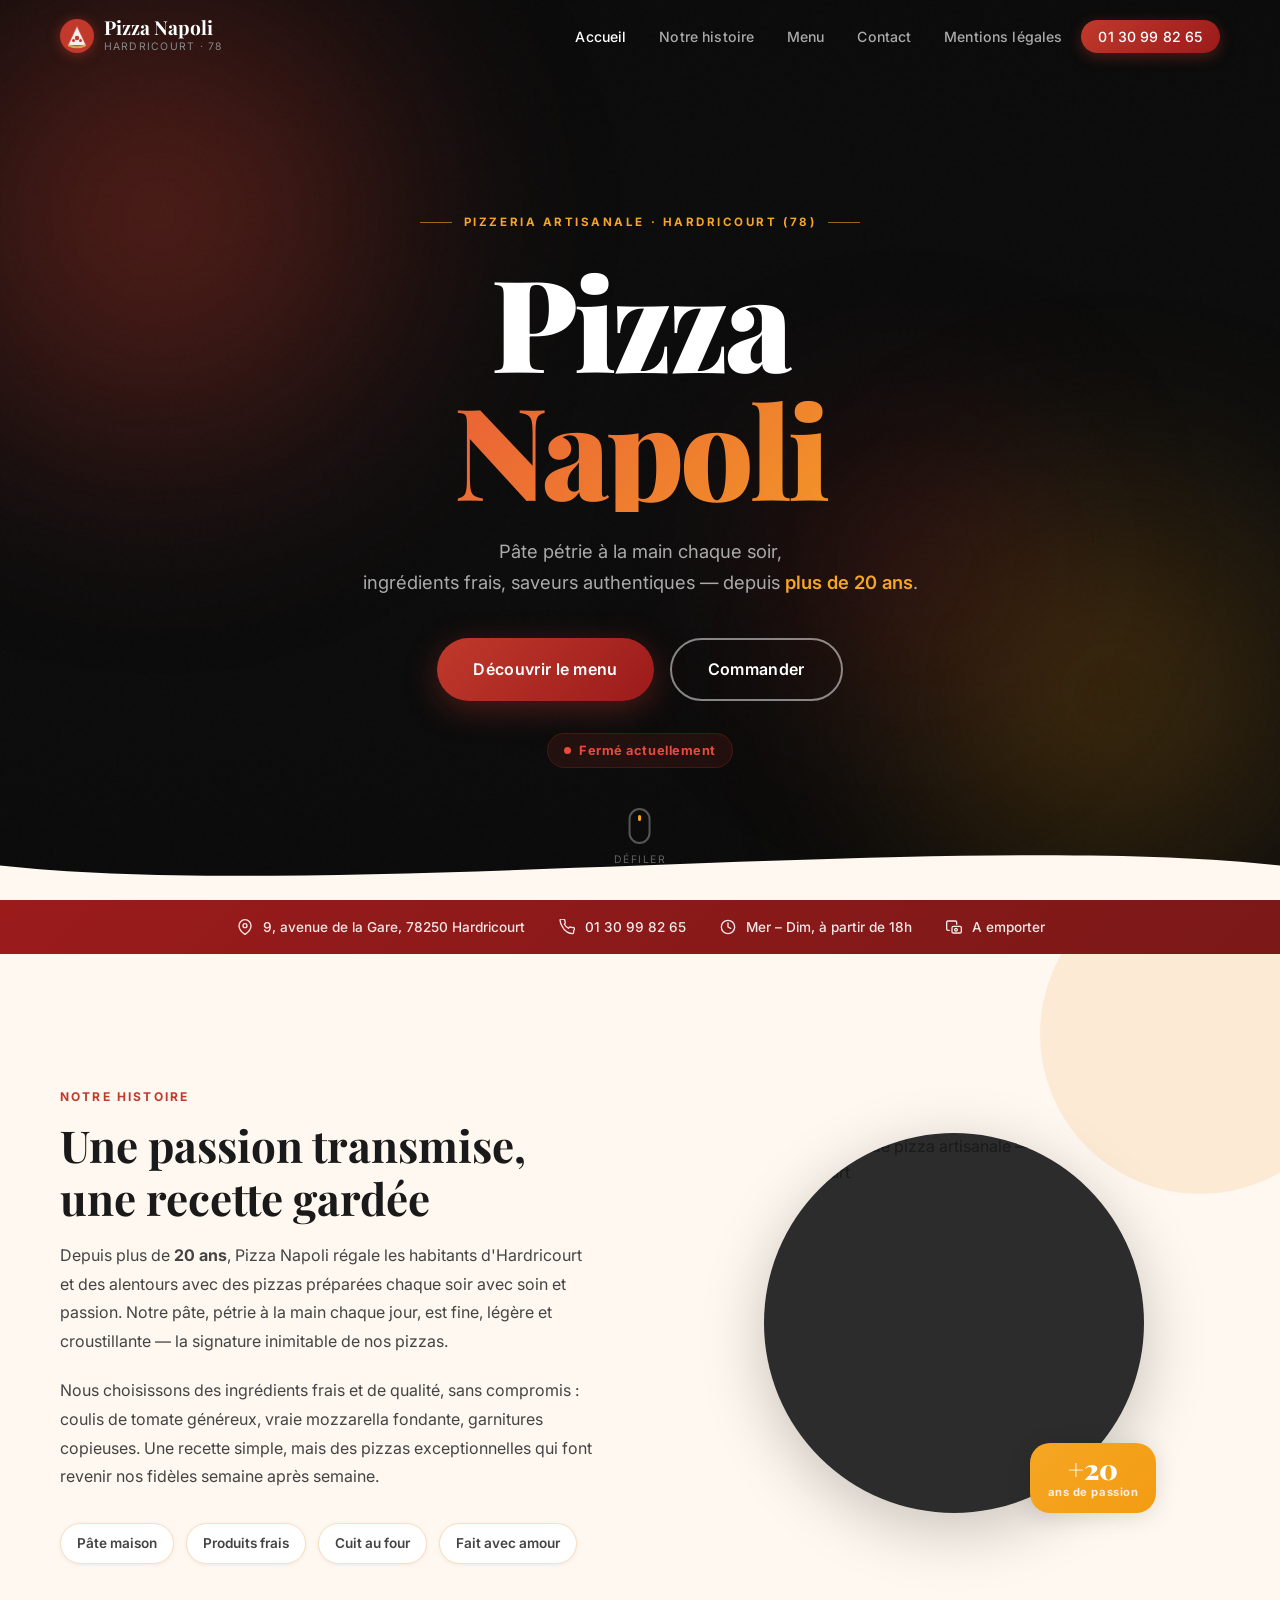
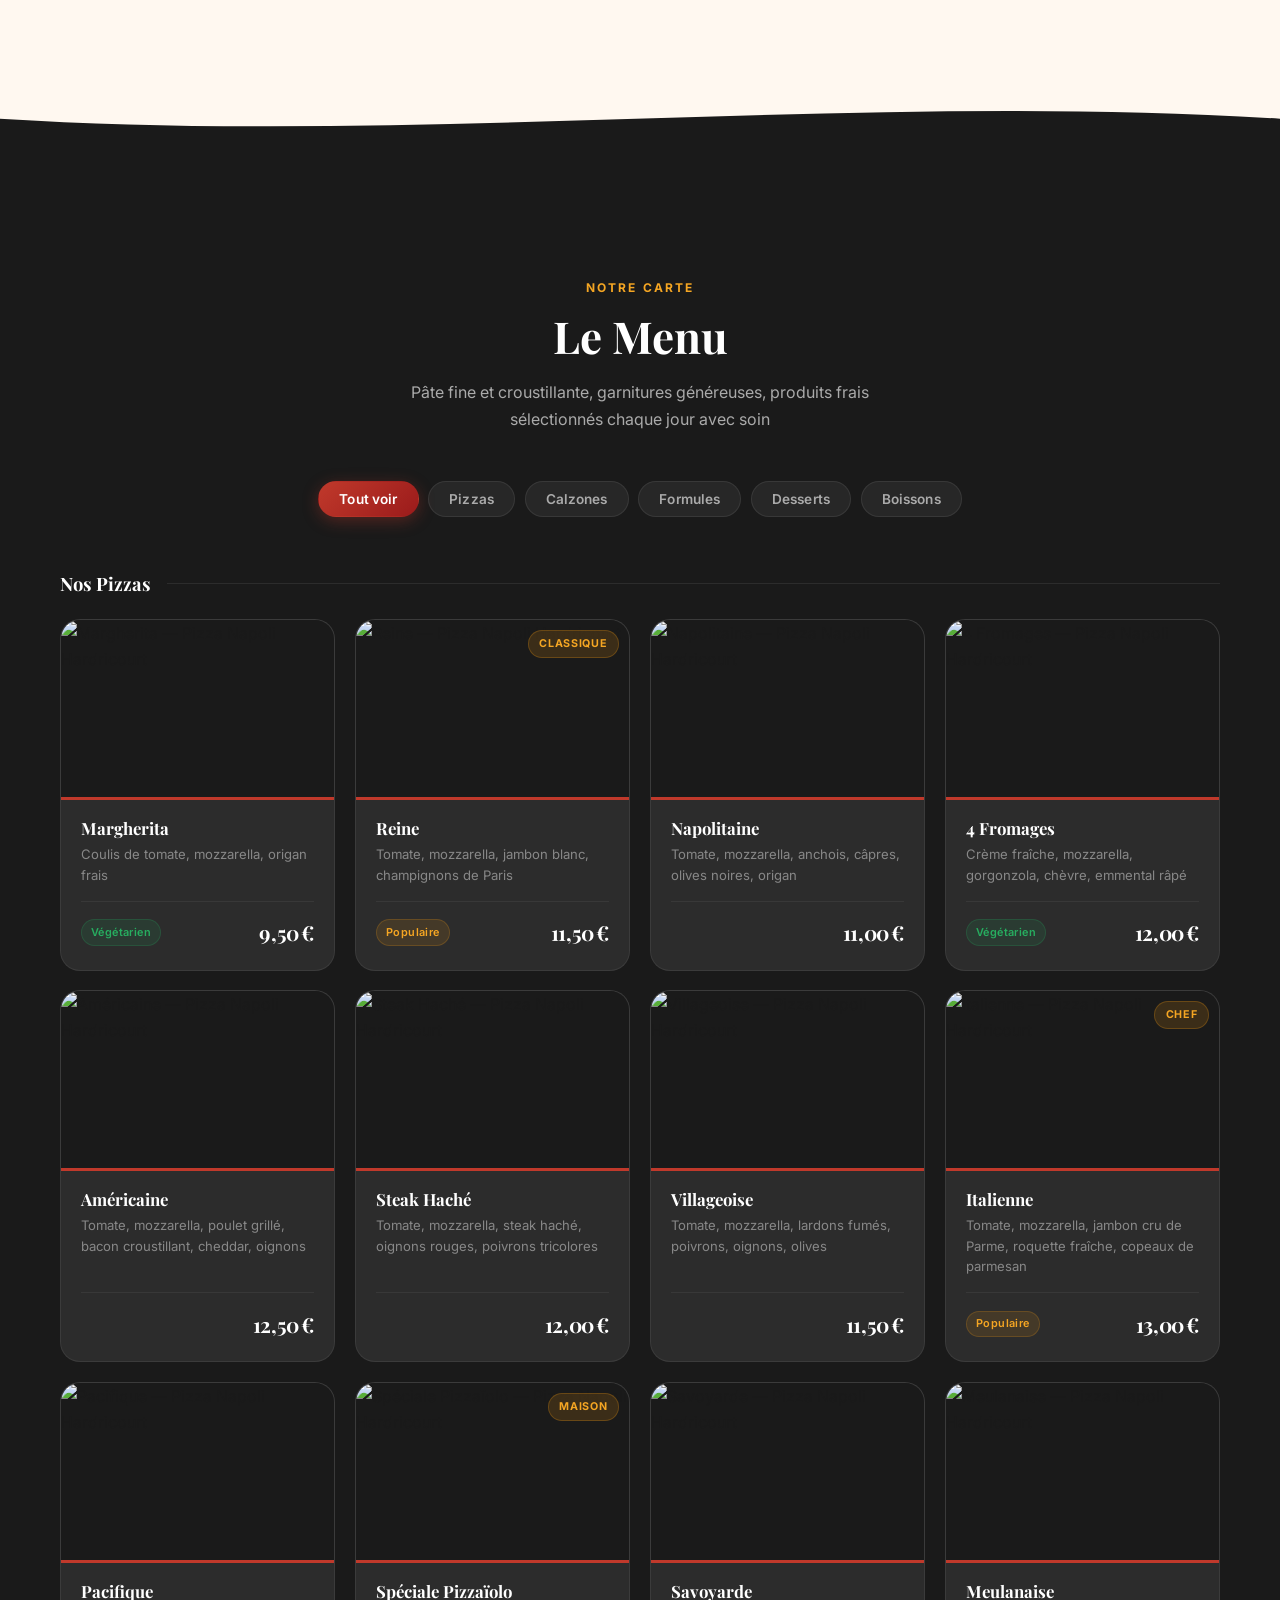
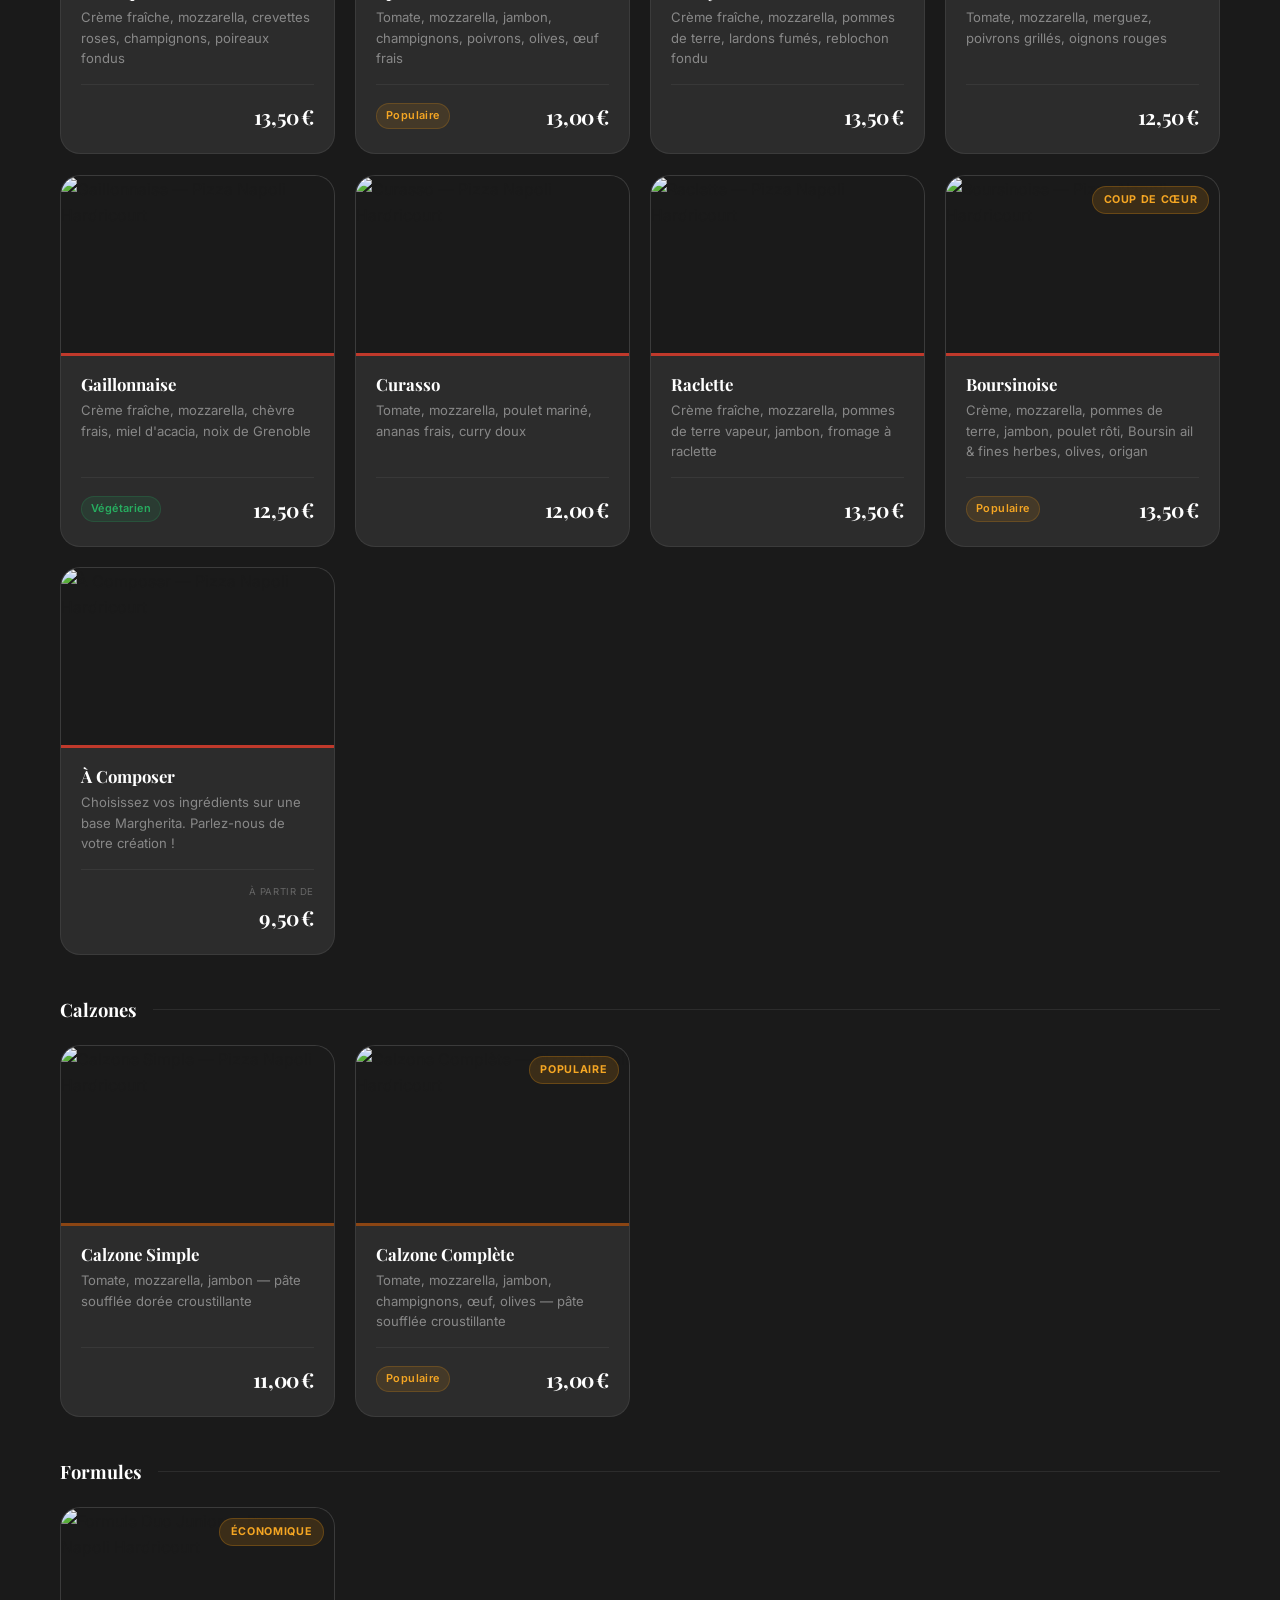
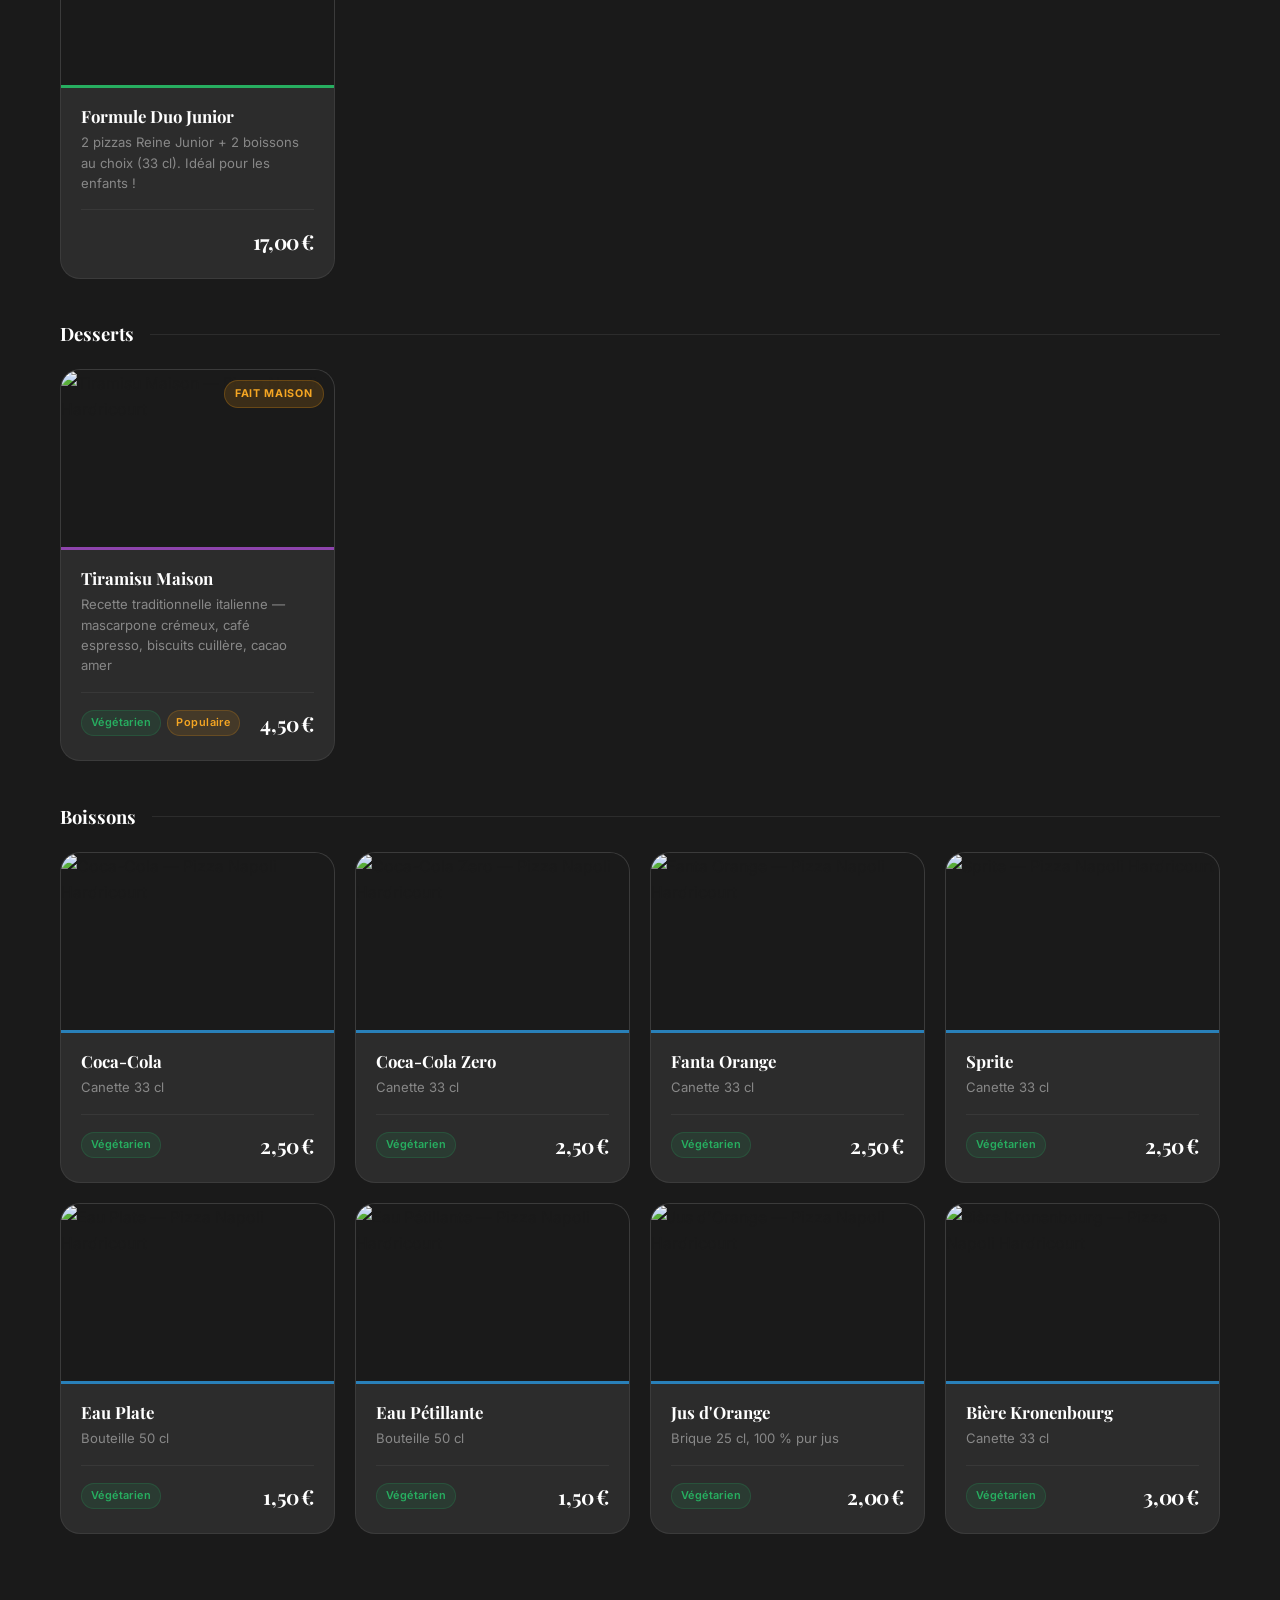
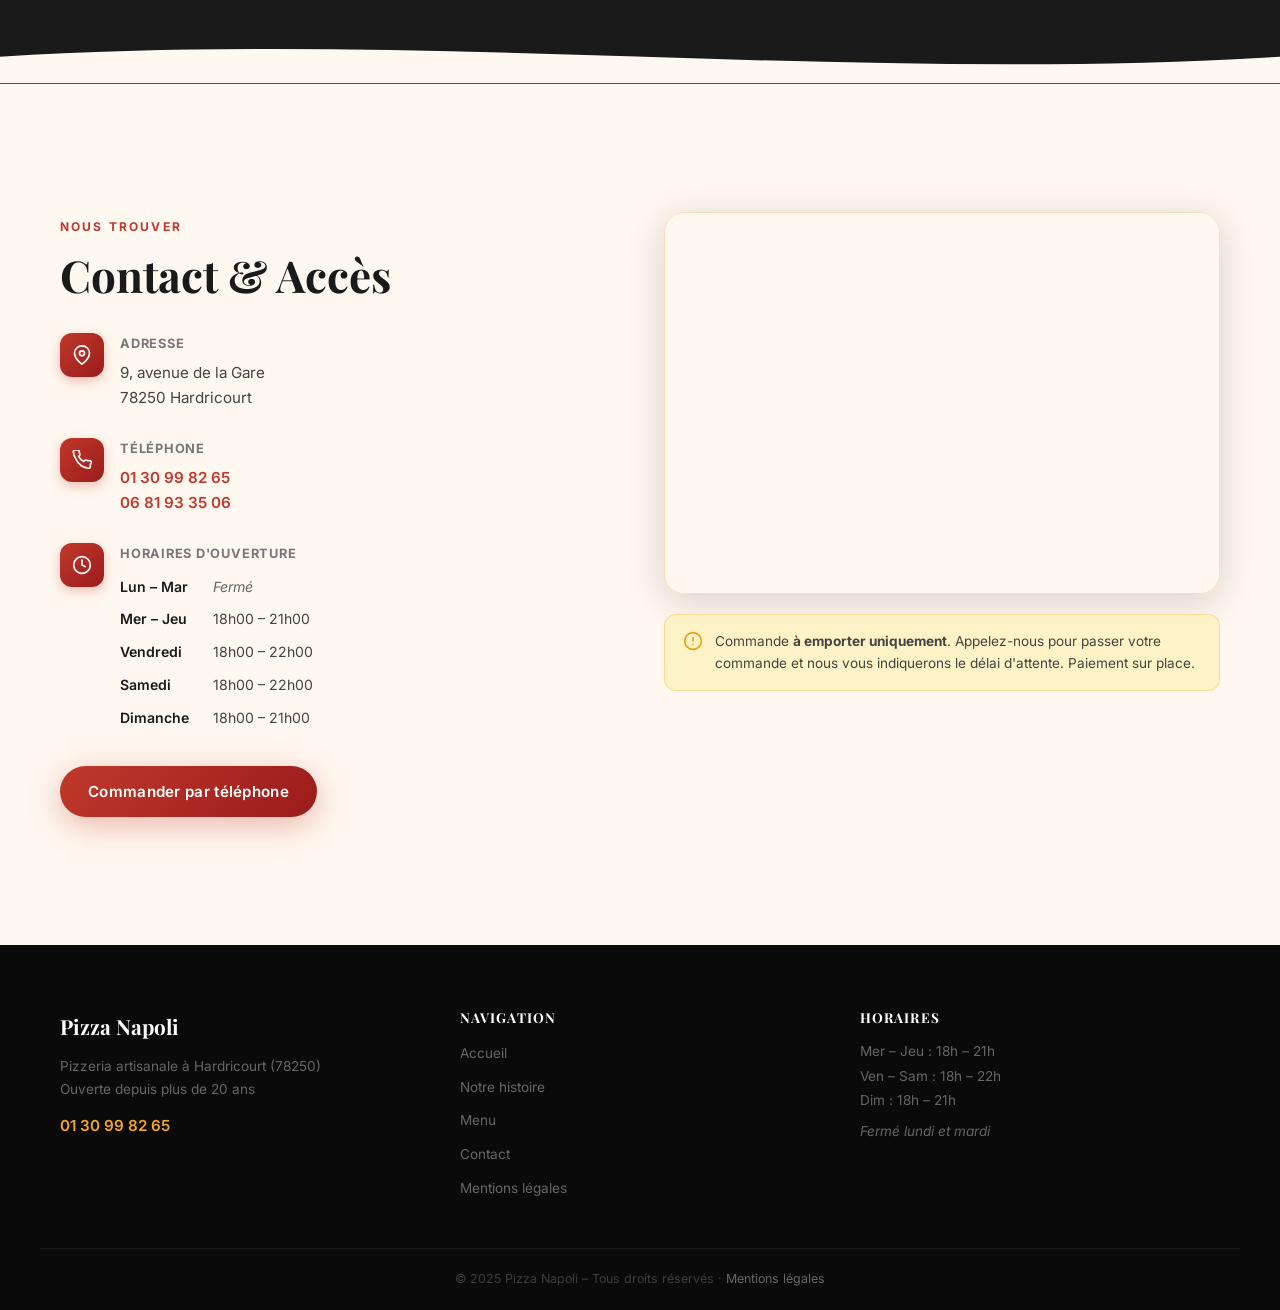
==== index.html @ ab30378a "Initial commit — Pizza Napoli website + admin panel - Complete pizzeria site (index.html, mentions-l" ====
<!DOCTYPE html>
<html lang="fr">
<head>
  <meta charset="UTF-8">
  <meta name="viewport" content="width=device-width, initial-scale=1.0">

  <!-- SEO Primary -->
  <title>Pizza Napoli | Pizzeria Artisanale à Hardricourt (78250) – Pâte Maison</title>
  <meta name="description" content="Pizza Napoli, votre pizzeria artisanale depuis plus de 20 ans à Hardricourt (78250). Pâte maison fine et croustillante, ingrédients frais. 17 pizzas, calzones, tiramisu maison. Tél : 01 30 99 82 65.">
  <meta name="keywords" content="pizza, pizzeria, Hardricourt, 78250, Yvelines, artisanale, à emporter, pâte maison, pizza napoli">
  <meta name="author" content="Pizza Napoli">
  <meta name="robots" content="index, follow">
  <link rel="canonical" href="https://www.pizzanapoli78.fr/">

  <!-- Open Graph -->
  <meta property="og:type" content="restaurant">
  <meta property="og:title" content="Pizza Napoli | Pizzeria Artisanale à Hardricourt">
  <meta property="og:description" content="Pizzeria artisanale à Hardricourt (78). Pâte maison fine et croustillante, 17 pizzas, calzones, tiramisu maison. Ouvert mer–dim à partir de 18h. Tél : 01 30 99 82 65.">
  <meta property="og:url" content="https://www.pizzanapoli78.fr/">
  <meta property="og:site_name" content="Pizza Napoli Hardricourt">
  <meta property="og:locale" content="fr_FR">

  <!-- Twitter Card -->
  <meta name="twitter:card" content="summary_large_image">
  <meta name="twitter:title" content="Pizza Napoli | Pizzeria Artisanale à Hardricourt">
  <meta name="twitter:description" content="Pâte maison fine et croustillante, ingrédients frais. Depuis plus de 20 ans dans les Yvelines.">

  <!-- Schema.org Structured Data -->
  <script type="application/ld+json">
  {
    "@context": "https://schema.org",
    "@type": "Restaurant",
    "name": "Pizza Napoli",
    "description": "Pizzeria artisanale depuis plus de 20 ans à Hardricourt. Pâte maison fine et croustillante, ingrédients frais du marché.",
    "address": {
      "@type": "PostalAddress",
      "streetAddress": "9, avenue de la Gare",
      "addressLocality": "Hardricourt",
      "postalCode": "78250",
      "addressRegion": "Yvelines",
      "addressCountry": "FR"
    },
    "telephone": "+33130998265",
    "servesCuisine": ["Pizza", "Italian"],
    "priceRange": "€€",
    "currenciesAccepted": "EUR",
    "paymentAccepted": "Cash, Credit Card",
    "openingHoursSpecification": [
      { "@type": "OpeningHoursSpecification", "dayOfWeek": ["Wednesday","Thursday"], "opens": "18:00", "closes": "21:00" },
      { "@type": "OpeningHoursSpecification", "dayOfWeek": ["Friday","Saturday"],   "opens": "18:00", "closes": "22:00" },
      { "@type": "OpeningHoursSpecification", "dayOfWeek": ["Sunday"],              "opens": "18:00", "closes": "21:00" }
    ],
    "url": "https://www.pizzanapoli78.fr/"
  }
  </script>

  <!-- Fonts -->
  <link rel="preconnect" href="https://fonts.googleapis.com">
  <link rel="preconnect" href="https://fonts.gstatic.com" crossorigin>
  <link href="https://fonts.googleapis.com/css2?family=Inter:wght@400;500;600;700&family=Playfair+Display:ital,wght@0,700;0,900;1,700&display=swap" rel="stylesheet">

  <!-- Styles -->
  <link rel="stylesheet" href="css/style.css">

  <!-- Favicon SVG -->
  <link rel="icon" href="data:image/svg+xml,<svg xmlns='http://www.w3.org/2000/svg' viewBox='0 0 100 100'><rect width='100' height='100' rx='18' fill='%23C0392B'/><text y='.85em' x='.1em' font-size='80' font-family='serif' fill='white'>P</text></svg>">
</head>

<body>

  <!-- ======================================================
       HEADER / NAVIGATION
       ====================================================== -->
  <header class="header" id="header">
    <nav class="nav container" aria-label="Navigation principale">

      <a href="#accueil" class="nav__logo" aria-label="Pizza Napoli – Accueil">
        <!-- SVG Logo Mark -->
        <svg class="nav__logo-icon" width="34" height="34" viewBox="0 0 34 34" fill="none" aria-hidden="true" xmlns="http://www.w3.org/2000/svg">
          <circle cx="17" cy="17" r="17" fill="#C0392B"/>
          <path d="M17 6L7 27h20L17 6z" fill="#FFF0E0" opacity="0.15"/>
          <path d="M17 8L8.5 26h17L17 8z" fill="white" opacity="0.9"/>
          <circle cx="17" cy="19" r="2.2" fill="#C0392B"/>
          <circle cx="13.5" cy="21.5" r="1.5" fill="#C0392B"/>
          <circle cx="20.5" cy="21.5" r="1.5" fill="#C0392B"/>
          <path d="M9 26.5 Q17 30 25 26.5" stroke="#D4A55A" stroke-width="2" fill="none" stroke-linecap="round"/>
        </svg>
        <div>
          <span class="nav__logo-name">Pizza Napoli</span>
          <span class="nav__logo-sub">Hardricourt · 78</span>
        </div>
      </a>

      <!-- Desktop links -->
      <ul class="nav__links" id="navLinks" role="list">
        <li><a href="#accueil" class="nav__link">Accueil</a></li>
        <li><a href="#about"   class="nav__link">Notre histoire</a></li>
        <li><a href="#menu"    class="nav__link">Menu</a></li>
        <li><a href="#contact" class="nav__link">Contact</a></li>
        <li><a href="mentions-legales.html" class="nav__link">Mentions légales</a></li>
        <li>
          <a href="tel:0130998265" class="nav__link nav__link--cta" aria-label="Appeler le 01 30 99 82 65">
            01 30 99 82 65
          </a>
        </li>
      </ul>

      <!-- Hamburger -->
      <button class="nav__toggle" id="navToggle" aria-label="Ouvrir le menu" aria-expanded="false" aria-controls="navMobile">
        <span></span><span></span><span></span>
      </button>
    </nav>

    <!-- Mobile nav overlay -->
    <nav class="nav__mobile" id="navMobile" aria-label="Menu mobile">
      <a href="#accueil" class="nav__link">Accueil</a>
      <a href="#about"   class="nav__link">Notre histoire</a>
      <a href="#menu"    class="nav__link">Menu</a>
      <a href="#contact" class="nav__link">Contact &amp; Horaires</a>
      <a href="mentions-legales.html" class="nav__link">Mentions légales</a>
      <a href="tel:0130998265" class="nav__link nav__link--cta">Commander : 01 30 99 82 65</a>
    </nav>
  </header>

  <!-- ======================================================
       HERO — fond image injecté par JS via app.js
       ====================================================== -->
  <section class="hero" id="accueil" aria-label="Accueil">

    <!-- Warm color overlays (subtils par-dessus la photo) -->
    <div class="hero__bg" aria-hidden="true">
      <div class="hero__glow hero__glow--1"></div>
      <div class="hero__glow hero__glow--2"></div>
      <div class="hero__glow hero__glow--3"></div>
    </div>

    <!-- Content -->
    <div class="hero__content container">
      <p class="hero__eyebrow">Pizzeria artisanale · Hardricourt (78)</p>

      <h1 class="hero__title">
        <span class="hero__title-line1">Pizza</span>
        <span class="hero__title-line2">Napoli</span>
      </h1>

      <p class="hero__subtitle">
        Pâte pétrie à la main chaque soir,<br>
        ingrédients frais, saveurs authentiques — depuis <em>plus de 20 ans</em>.
      </p>

      <div class="hero__cta">
        <a href="#menu" class="btn btn--primary btn--lg">Découvrir le menu</a>
        <a href="tel:0130998265" class="btn btn--outline btn--lg">Commander</a>
      </div>

      <div style="margin-top:2rem; opacity:0; animation: fadeIn 1s ease 1.1s forwards;">
        <span id="openBadge" class="open-badge" aria-live="polite"></span>
      </div>
    </div>

    <!-- Scroll hint -->
    <div class="hero__scroll" aria-hidden="true">
      <div class="hero__scroll-mouse">
        <div class="hero__scroll-wheel"></div>
      </div>
      <span class="hero__scroll-text">Défiler</span>
    </div>

    <!-- Bottom wave -->
    <div class="hero__wave" aria-hidden="true">
      <svg viewBox="0 0 1440 80" preserveAspectRatio="none" xmlns="http://www.w3.org/2000/svg">
        <path d="M0,40 C360,80 1080,0 1440,40 L1440,80 L0,80 Z" fill="#FFF8F0"/>
      </svg>
    </div>
  </section>

  <!-- ======================================================
       QUICK INFO BAR
       ====================================================== -->
  <div class="quickinfo" role="complementary" aria-label="Informations pratiques">
    <div class="container quickinfo__grid">

      <div class="quickinfo__item">
        <span class="quickinfo__icon" aria-hidden="true">
          <svg width="16" height="16" viewBox="0 0 24 24" fill="none" stroke="currentColor" stroke-width="2" stroke-linecap="round" stroke-linejoin="round">
            <path d="M21 10c0 7-9 13-9 13s-9-6-9-13a9 9 0 0 1 18 0z"/><circle cx="12" cy="10" r="3"/>
          </svg>
        </span>
        <span>9, avenue de la Gare, 78250 Hardricourt</span>
      </div>

      <div class="quickinfo__item">
        <span class="quickinfo__icon" aria-hidden="true">
          <svg width="16" height="16" viewBox="0 0 24 24" fill="none" stroke="currentColor" stroke-width="2" stroke-linecap="round" stroke-linejoin="round">
            <path d="M22 16.92v3a2 2 0 0 1-2.18 2 19.79 19.79 0 0 1-8.63-3.07A19.5 19.5 0 0 1 4.69 11a19.79 19.79 0 0 1-3.07-8.67A2 2 0 0 1 3.6 0h3a2 2 0 0 1 2 1.72c.127.96.361 1.903.7 2.81a2 2 0 0 1-.45 2.11L8.09 7.91a16 16 0 0 0 6 6l1.27-1.27a2 2 0 0 1 2.11-.45c.907.339 1.85.573 2.81.7A2 2 0 0 1 22 16.92z"/>
          </svg>
        </span>
        <a href="tel:0130998265" aria-label="Appeler le 01 30 99 82 65">01 30 99 82 65</a>
      </div>

      <div class="quickinfo__item">
        <span class="quickinfo__icon" aria-hidden="true">
          <svg width="16" height="16" viewBox="0 0 24 24" fill="none" stroke="currentColor" stroke-width="2" stroke-linecap="round" stroke-linejoin="round">
            <circle cx="12" cy="12" r="10"/><polyline points="12 6 12 12 16 14"/>
          </svg>
        </span>
        <span>Mer – Dim, à partir de 18h</span>
      </div>

      <div class="quickinfo__item">
        <span class="quickinfo__icon" aria-hidden="true">
          <svg width="16" height="16" viewBox="0 0 24 24" fill="none" stroke="currentColor" stroke-width="2" stroke-linecap="round" stroke-linejoin="round">
            <path d="M5 17H3a2 2 0 0 1-2-2V5a2 2 0 0 1 2-2h11a2 2 0 0 1 2 2v3"/><rect x="9" y="11" width="14" height="10" rx="2"/><path d="M13 16a2 2 0 1 0 4 0 2 2 0 0 0-4 0z"/>
          </svg>
        </span>
        <span>A emporter</span>
      </div>

    </div>
  </div>

  <!-- ======================================================
       ABOUT / NOTRE HISTOIRE
       ====================================================== -->
  <section class="about" id="about" aria-labelledby="about-title">
    <div class="container about__grid">

      <div class="about__content reveal">
        <p class="section-eyebrow">Notre histoire</p>
        <h2 class="section-title" id="about-title">
          Une passion transmise,<br>une recette gardée
        </h2>
        <p class="about__text">
          Depuis plus de <strong>20 ans</strong>, Pizza Napoli régale les habitants d'Hardricourt et des alentours avec des pizzas préparées chaque soir avec soin et passion. Notre pâte, pétrie à la main chaque jour, est fine, légère et croustillante — la signature inimitable de nos pizzas.
        </p>
        <p class="about__text">
          Nous choisissons des ingrédients frais et de qualité, sans compromis : coulis de tomate généreux, vraie mozzarella fondante, garnitures copieuses. Une recette simple, mais des pizzas exceptionnelles qui font revenir nos fidèles semaine après semaine.
        </p>
        <div class="about__pillars stagger-children" role="list">
          <div class="about__pillar" role="listitem">Pâte maison</div>
          <div class="about__pillar" role="listitem">Produits frais</div>
          <div class="about__pillar" role="listitem">Cuit au four</div>
          <div class="about__pillar" role="listitem">Fait avec amour</div>
        </div>
      </div>

      <div class="about__visual reveal reveal--right">
        <div class="about__image-wrapper">
          <!-- Image injectée par app.js → injectAboutImage() -->
          <div class="about__image-bg" role="img" aria-label="Préparation de pizza artisanale"></div>
          <div class="about__badge" aria-label="Plus de 20 ans de passion">
            <span class="about__badge-number">+20</span>
            <span class="about__badge-text">ans de passion</span>
          </div>
        </div>
      </div>

    </div>
  </section>

  <!-- Wave dark -->
  <div aria-hidden="true" style="line-height:0; background:var(--cream-100);">
    <svg viewBox="0 0 1440 60" preserveAspectRatio="none" xmlns="http://www.w3.org/2000/svg" style="display:block;width:100%;">
      <path d="M0,30 C480,60 960,0 1440,30 L1440,60 L0,60 Z" fill="#1A1A1A"/>
    </svg>
  </div>

  <!-- ======================================================
       MENU
       ====================================================== -->
  <section class="menu-section" id="menu" aria-labelledby="menu-title">
    <div class="container">

      <header class="section-header reveal">
        <p class="section-eyebrow section-eyebrow--light">Notre carte</p>
        <h2 class="section-title section-title--light" id="menu-title">Le Menu</h2>
        <p class="section-description section-description--light">
          Pâte fine et croustillante, garnitures généreuses, produits frais<br>
          sélectionnés chaque jour avec soin
        </p>
      </header>

      <!-- Filters -->
      <div class="menu-filters" id="menuFilters" role="group" aria-label="Filtrer par catégorie">
        <button class="filter-btn filter-btn--active" data-filter="all"     aria-pressed="true">Tout voir</button>
        <button class="filter-btn" data-filter="pizzas"   aria-pressed="false">Pizzas</button>
        <button class="filter-btn" data-filter="calzones" aria-pressed="false">Calzones</button>
        <button class="filter-btn" data-filter="formules" aria-pressed="false">Formules</button>
        <button class="filter-btn" data-filter="desserts" aria-pressed="false">Desserts</button>
        <button class="filter-btn" data-filter="boissons" aria-pressed="false">Boissons</button>
      </div>

      <!-- Menu grid — alimenté par app.js -->
      <div class="menu-grid" id="menuGrid" role="list" aria-label="Articles du menu">
        <p style="color:var(--dark-300); text-align:center; padding:2rem; grid-column:1/-1;">Chargement du menu…</p>
      </div>

    </div>
  </section>

  <!-- Wave cream -->
  <div aria-hidden="true" style="line-height:0; background:var(--dark-800);">
    <svg viewBox="0 0 1440 60" preserveAspectRatio="none" xmlns="http://www.w3.org/2000/svg" style="display:block;width:100%;">
      <path d="M0,30 C480,0 960,60 1440,30 L1440,60 L0,60 Z" fill="var(--cream-100)"/>
    </svg>
  </div>

  <!-- ======================================================
       CONTACT & HORAIRES
       ====================================================== -->
  <section class="contact" id="contact" aria-labelledby="contact-title">
    <div class="container contact__grid">

      <!-- Info -->
      <div class="reveal">
        <p class="section-eyebrow">Nous trouver</p>
        <h2 class="section-title" id="contact-title">Contact &amp; Accès</h2>

        <div class="contact__details">

          <div class="contact__detail">
            <div class="contact__detail-icon" aria-hidden="true">
              <svg width="20" height="20" viewBox="0 0 24 24" fill="none" stroke="white" stroke-width="2" stroke-linecap="round" stroke-linejoin="round">
                <path d="M21 10c0 7-9 13-9 13s-9-6-9-13a9 9 0 0 1 18 0z"/><circle cx="12" cy="10" r="3"/>
              </svg>
            </div>
            <div>
              <strong>Adresse</strong>
              <p>9, avenue de la Gare<br>78250 Hardricourt</p>
            </div>
          </div>

          <div class="contact__detail">
            <div class="contact__detail-icon" aria-hidden="true">
              <svg width="20" height="20" viewBox="0 0 24 24" fill="none" stroke="white" stroke-width="2" stroke-linecap="round" stroke-linejoin="round">
                <path d="M22 16.92v3a2 2 0 0 1-2.18 2 19.79 19.79 0 0 1-8.63-3.07A19.5 19.5 0 0 1 4.69 11a19.79 19.79 0 0 1-3.07-8.67A2 2 0 0 1 3.6 0h3a2 2 0 0 1 2 1.72c.127.96.361 1.903.7 2.81a2 2 0 0 1-.45 2.11L8.09 7.91a16 16 0 0 0 6 6l1.27-1.27a2 2 0 0 1 2.11-.45c.907.339 1.85.573 2.81.7A2 2 0 0 1 22 16.92z"/>
              </svg>
            </div>
            <div>
              <strong>Téléphone</strong>
              <p>
                <a href="tel:0130998265" aria-label="Appeler le 01 30 99 82 65">01 30 99 82 65</a><br>
                <a href="tel:0681933506" aria-label="Appeler le 06 81 93 35 06">06 81 93 35 06</a>
              </p>
            </div>
          </div>

          <div class="contact__detail">
            <div class="contact__detail-icon" aria-hidden="true">
              <svg width="20" height="20" viewBox="0 0 24 24" fill="none" stroke="white" stroke-width="2" stroke-linecap="round" stroke-linejoin="round">
                <circle cx="12" cy="12" r="10"/><polyline points="12 6 12 12 16 14"/>
              </svg>
            </div>
            <div>
              <strong>Horaires d'ouverture</strong>
              <table class="hours-table" aria-label="Horaires d'ouverture">
                <tbody>
                  <tr><td>Lun – Mar</td><td class="closed">Fermé</td></tr>
                  <tr><td>Mer – Jeu</td><td>18h00 – 21h00</td></tr>
                  <tr><td>Vendredi</td><td>18h00 – 22h00</td></tr>
                  <tr><td>Samedi</td>  <td>18h00 – 22h00</td></tr>
                  <tr><td>Dimanche</td><td>18h00 – 21h00</td></tr>
                </tbody>
              </table>
            </div>
          </div>

        </div>

        <a href="tel:0130998265" class="btn btn--primary">Commander par téléphone</a>
      </div>

      <!-- Map + Note -->
      <div class="contact__map reveal reveal--right">
        <div class="map-wrapper">
          <iframe
            title="Localisation Pizza Napoli à Hardricourt"
            src="https://maps.google.com/maps?q=9+avenue+de+la+Gare+78250+Hardricourt+France&output=embed&z=15"
            width="100%"
            height="380"
            style="border:0;"
            allowfullscreen=""
            loading="lazy"
            referrerpolicy="no-referrer-when-downgrade">
          </iframe>
        </div>

        <div class="contact__note" role="note">
          <svg width="20" height="20" viewBox="0 0 24 24" fill="none" stroke="currentColor" stroke-width="2" stroke-linecap="round" stroke-linejoin="round" style="flex-shrink:0; color:var(--amber-500);" aria-hidden="true">
            <circle cx="12" cy="12" r="10"/><line x1="12" y1="8" x2="12" y2="12"/><line x1="12" y1="16" x2="12.01" y2="16"/>
          </svg>
          <p>
            Commande <strong>à emporter uniquement</strong>. Appelez-nous pour passer votre commande et nous vous indiquerons le délai d'attente. Paiement sur place.
          </p>
        </div>
      </div>

    </div>
  </section>

  <!-- ======================================================
       FOOTER
       ====================================================== -->
  <footer class="footer" role="contentinfo">
    <div class="container footer__grid">

      <div class="footer__brand">
        <span class="footer__logo">Pizza Napoli</span>
        <p>Pizzeria artisanale à Hardricourt (78250)<br>Ouverte depuis plus de 20 ans</p>
        <p class="footer__phone">
          <a href="tel:0130998265" aria-label="Appeler le 01 30 99 82 65">01 30 99 82 65</a>
        </p>
      </div>

      <nav class="footer__links" aria-label="Navigation secondaire">
        <h4>Navigation</h4>
        <ul role="list">
          <li><a href="#accueil">Accueil</a></li>
          <li><a href="#about">Notre histoire</a></li>
          <li><a href="#menu">Menu</a></li>
          <li><a href="#contact">Contact</a></li>
          <li><a href="mentions-legales.html">Mentions légales</a></li>
        </ul>
      </nav>

      <div class="footer__hours">
        <h4>Horaires</h4>
        <p>
          Mer – Jeu : 18h – 21h<br>
          Ven – Sam : 18h – 22h<br>
          Dim : 18h – 21h
        </p>
        <p class="footer__closed">Fermé lundi et mardi</p>
      </div>

    </div>

    <div class="footer__bottom">
      <div class="container">
        <p>
          &copy; 2025 Pizza Napoli – Tous droits réservés ·
          <a href="mentions-legales.html">Mentions légales</a>
        </p>
      </div>
    </div>
  </footer>

  <!-- Back to top -->
  <button class="back-to-top" id="backToTop" aria-label="Retour en haut de page">&#8593;</button>

  <!-- Open badge styles -->
  <style>
    .open-badge {
      display: inline-flex;
      align-items: center;
      gap: 0.5rem;
      padding: 0.4rem 1rem;
      border-radius: var(--radius-full);
      font-size: 0.8rem;
      font-weight: 700;
      letter-spacing: 0.04em;
    }
    .open-badge::before {
      content: '';
      display: inline-block;
      width: 7px; height: 7px;
      border-radius: 50%;
    }
    .open-badge--open {
      background: rgba(39,174,96,0.15);
      color: #2ecc71;
      border: 1px solid rgba(39,174,96,0.3);
    }
    .open-badge--open::before { background: #2ecc71; box-shadow: 0 0 6px #2ecc71; }
    .open-badge--closed {
      background: rgba(192,57,43,0.12);
      color: var(--red-500);
      border: 1px solid rgba(192,57,43,0.2);
    }
    .open-badge--closed::before { background: var(--red-500); }
  </style>

  <!-- Script -->
  <script src="js/app.js"></script>
</body>
</html>
---- css/style.css ----
/* ============================================================
   PIZZA NAPOLI — Feuille de style principale
   ============================================================ */

/* ============================================================
   1. RESET & BASE
   ============================================================ */
*, *::before, *::after { box-sizing: border-box; margin: 0; padding: 0; }

html {
  scroll-behavior: smooth;
  font-size: 16px;
  -webkit-text-size-adjust: 100%;
}

body {
  font-family: var(--font-body);
  color: var(--text-primary);
  background: var(--cream-50);
  line-height: 1.65;
  overflow-x: hidden;
}

img { max-width: 100%; height: auto; display: block; }
a { color: inherit; text-decoration: none; }
ul, ol { list-style: none; }
button { cursor: pointer; border: none; background: none; font-family: inherit; }

/* ============================================================
   2. CSS CUSTOM PROPERTIES
   ============================================================ */
:root {
  /* Colors */
  --red-800:  #7B1818;
  --red-700:  #9B1B1B;
  --red-600:  #C0392B;
  --red-500:  #E74C3C;
  --red-100:  #FDECEA;
  --amber-500: #F39C12;
  --amber-400: #F5A623;
  --amber-100: #FEF3C7;
  --green-600: #1E8449;
  --green-500: #27AE60;
  --green-100: #D5F5E3;
  --purple-500: #8E44AD;
  --purple-100: #F3E5F5;
  --blue-500:  #2980B9;
  --blue-100:  #E3F2FD;
  --brown-600: #6B3A1F;
  --brown-500: #8B4513;
  --brown-100: #F5E6D3;

  --dark-950: #0A0A0A;
  --dark-900: #0F0F0F;
  --dark-800: #1A1A1A;
  --dark-700: #2C2C2C;
  --dark-600: #3D3D3D;
  --dark-400: #666666;
  --dark-300: #888888;
  --dark-200: #AAAAAA;

  --cream-50:  #FFFDF9;
  --cream-100: #FFF8F0;
  --cream-200: #FEF0E0;
  --cream-300: #FADDBB;

  --text-primary:   #1A1A1A;
  --text-secondary: #444444;
  --text-muted:     #777777;
  --white: #FFFFFF;

  /* Typography */
  --font-display: 'Playfair Display', Georgia, serif;
  --font-body:    'Inter', -apple-system, BlinkMacSystemFont, 'Segoe UI', sans-serif;
  --font-accent:  'Dancing Script', cursive;

  /* Shadows */
  --shadow-xs: 0 1px 4px rgba(0,0,0,0.06);
  --shadow-sm: 0 2px 10px rgba(0,0,0,0.08);
  --shadow-md: 0 4px 24px rgba(0,0,0,0.12);
  --shadow-lg: 0 8px 40px rgba(0,0,0,0.16);
  --shadow-xl: 0 16px 64px rgba(0,0,0,0.22);
  --shadow-red: 0 8px 32px rgba(192,57,43,0.35);

  /* Border radius */
  --radius-sm:  6px;
  --radius-md: 12px;
  --radius-lg: 20px;
  --radius-xl: 32px;
  --radius-full: 9999px;

  /* Transitions */
  --ease: cubic-bezier(0.4, 0, 0.2, 1);
  --transition: all 0.3s var(--ease);
  --transition-fast: all 0.18s var(--ease);
  --transition-slow: all 0.55s var(--ease);

  /* Layout */
  --container: 1200px;
  --nav-h: 72px;
}

/* ============================================================
   3. TYPOGRAPHY
   ============================================================ */
h1, h2, h3, h4, h5 {
  font-family: var(--font-display);
  line-height: 1.2;
  font-weight: 700;
}

.section-eyebrow {
  display: inline-block;
  font-size: 0.75rem;
  font-weight: 700;
  letter-spacing: 0.18em;
  text-transform: uppercase;
  color: var(--red-600);
  margin-bottom: 0.75rem;
}
.section-eyebrow--light { color: var(--amber-400); }

.section-title {
  font-family: var(--font-display);
  font-size: clamp(1.75rem, 4vw, 2.75rem);
  color: var(--text-primary);
  margin-bottom: 1rem;
}
.section-title--light { color: var(--white); }

.section-description {
  font-size: 1rem;
  color: var(--text-muted);
  max-width: 560px;
  line-height: 1.7;
}
.section-description--light { color: var(--dark-200); }

.section-header {
  text-align: center;
  margin-bottom: 3rem;
}
.section-header .section-description { margin-left: auto; margin-right: auto; }

/* ============================================================
   4. UTILITIES
   ============================================================ */
.container {
  width: 100%;
  max-width: var(--container);
  margin-left: auto;
  margin-right: auto;
  padding-left: 1.25rem;
  padding-right: 1.25rem;
}

.sr-only {
  position: absolute; width: 1px; height: 1px;
  padding: 0; margin: -1px; overflow: hidden;
  clip: rect(0,0,0,0); white-space: nowrap; border: 0;
}

/* ============================================================
   5. BUTTONS
   ============================================================ */
.btn {
  display: inline-flex;
  align-items: center;
  justify-content: center;
  gap: 0.5rem;
  padding: 0.8rem 1.75rem;
  border-radius: var(--radius-full);
  font-weight: 600;
  font-size: 0.95rem;
  letter-spacing: 0.02em;
  transition: var(--transition);
  position: relative;
  overflow: hidden;
  white-space: nowrap;
}
.btn::after {
  content: '';
  position: absolute;
  inset: 0;
  background: rgba(255,255,255,0.12);
  opacity: 0;
  transition: var(--transition-fast);
}
.btn:hover::after { opacity: 1; }

.btn--primary {
  background: linear-gradient(135deg, var(--red-600) 0%, var(--red-700) 100%);
  color: var(--white);
  box-shadow: var(--shadow-red);
}
.btn--primary:hover {
  transform: translateY(-2px);
  box-shadow: 0 12px 40px rgba(192,57,43,0.45);
}
.btn--primary:active { transform: translateY(0); }

.btn--outline {
  border: 2px solid rgba(255,255,255,0.5);
  color: var(--white);
  background: transparent;
}
.btn--outline:hover {
  border-color: var(--white);
  background: rgba(255,255,255,0.08);
  transform: translateY(-2px);
}

.btn--lg { padding: 1rem 2.25rem; font-size: 1rem; }

/* ============================================================
   6. HEADER & NAVIGATION
   ============================================================ */
.header {
  position: fixed;
  top: 0; left: 0; right: 0;
  z-index: 1000;
  height: var(--nav-h);
  transition: var(--transition);
}
.header--scrolled {
  background: rgba(15, 15, 15, 0.96);
  backdrop-filter: blur(20px);
  -webkit-backdrop-filter: blur(20px);
  box-shadow: 0 2px 24px rgba(0,0,0,0.35);
}

.nav {
  height: 100%;
  display: flex;
  align-items: center;
  justify-content: space-between;
  gap: 1.5rem;
}

/* Logo */
.nav__logo {
  display: flex;
  align-items: center;
  gap: 0.6rem;
  flex-shrink: 0;
}
.nav__logo-icon {
  font-size: 1.6rem;
  line-height: 1;
  filter: drop-shadow(0 2px 6px rgba(192,57,43,0.5));
}
.nav__logo-name {
  font-family: var(--font-display);
  font-size: 1.2rem;
  font-weight: 700;
  color: var(--white);
  display: block;
  line-height: 1.1;
}
.nav__logo-sub {
  font-size: 0.65rem;
  letter-spacing: 0.12em;
  text-transform: uppercase;
  color: var(--dark-300);
  display: block;
}

/* Nav links */
.nav__links {
  display: none;
  align-items: center;
  gap: 0.25rem;
}

.nav__link {
  font-size: 0.88rem;
  font-weight: 500;
  color: var(--dark-200);
  padding: 0.45rem 0.9rem;
  border-radius: var(--radius-full);
  transition: var(--transition-fast);
  letter-spacing: 0.01em;
}
.nav__link:hover { color: var(--white); background: rgba(255,255,255,0.07); }
.nav__link.active { color: var(--white); }

.nav__link--cta {
  background: linear-gradient(135deg, var(--red-600), var(--red-700));
  color: var(--white) !important;
  padding: 0.5rem 1.1rem;
  box-shadow: 0 4px 14px rgba(192,57,43,0.35);
}
.nav__link--cta:hover {
  background: linear-gradient(135deg, var(--red-500), var(--red-600)) !important;
  box-shadow: 0 6px 20px rgba(192,57,43,0.45);
  transform: translateY(-1px);
}

/* Hamburger */
.nav__toggle {
  display: flex;
  flex-direction: column;
  justify-content: center;
  gap: 5px;
  width: 40px;
  height: 40px;
  padding: 8px;
  border-radius: var(--radius-sm);
  transition: var(--transition-fast);
}
.nav__toggle:hover { background: rgba(255,255,255,0.07); }
.nav__toggle span {
  display: block;
  width: 100%;
  height: 2px;
  background: var(--white);
  border-radius: 2px;
  transition: var(--transition);
  transform-origin: center;
}
.nav__toggle.open span:nth-child(1) { transform: translateY(7px) rotate(45deg); }
.nav__toggle.open span:nth-child(2) { opacity: 0; transform: scaleX(0); }
.nav__toggle.open span:nth-child(3) { transform: translateY(-7px) rotate(-45deg); }

/* Mobile menu overlay */
.nav__mobile {
  display: none;
  position: fixed;
  top: var(--nav-h);
  left: 0; right: 0;
  background: rgba(10, 10, 10, 0.98);
  backdrop-filter: blur(20px);
  padding: 1.5rem 1.25rem 2rem;
  z-index: 999;
  flex-direction: column;
  gap: 0.25rem;
  border-top: 1px solid rgba(255,255,255,0.06);
  animation: slideDown 0.25s var(--ease);
}
.nav__mobile.open { display: flex; }
.nav__mobile .nav__link {
  font-size: 1rem;
  padding: 0.85rem 1rem;
  border-radius: var(--radius-md);
  color: var(--dark-200);
  border-bottom: 1px solid rgba(255,255,255,0.04);
}
.nav__mobile .nav__link:last-child { border-bottom: none; }
.nav__mobile .nav__link--cta {
  margin-top: 0.75rem;
  text-align: center;
  border-bottom: none;
}

@keyframes slideDown {
  from { opacity: 0; transform: translateY(-12px); }
  to   { opacity: 1; transform: translateY(0); }
}

/* ============================================================
   7. HERO
   ============================================================ */
.hero {
  position: relative;
  min-height: 100svh;
  display: flex;
  flex-direction: column;
  align-items: center;
  justify-content: center;
  overflow: hidden;
  background: var(--dark-900);
  padding-top: var(--nav-h);
}

/* Animated background glows */
.hero__bg {
  position: absolute;
  inset: 0;
  pointer-events: none;
}
.hero__glow {
  position: absolute;
  border-radius: 50%;
  filter: blur(80px);
}
.hero__glow--1 {
  width: 60vw; height: 60vw;
  max-width: 700px; max-height: 700px;
  background: radial-gradient(circle, rgba(192,57,43,0.45) 0%, transparent 70%);
  top: -15%; left: -15%;
  animation: glowDrift1 12s ease-in-out infinite alternate;
}
.hero__glow--2 {
  width: 50vw; height: 50vw;
  max-width: 600px; max-height: 600px;
  background: radial-gradient(circle, rgba(243,156,18,0.25) 0%, transparent 70%);
  bottom: -10%; right: -10%;
  animation: glowDrift2 15s ease-in-out infinite alternate;
}
.hero__glow--3 {
  width: 35vw; height: 35vw;
  max-width: 400px; max-height: 400px;
  background: radial-gradient(circle, rgba(139,26,26,0.3) 0%, transparent 70%);
  top: 40%; left: 55%;
  animation: glowDrift3 10s ease-in-out infinite alternate;
}

@keyframes glowDrift1 {
  from { transform: translate(0,0) scale(1); }
  to   { transform: translate(8vw, 6vh) scale(1.15); }
}
@keyframes glowDrift2 {
  from { transform: translate(0,0) scale(1); }
  to   { transform: translate(-6vw,-8vh) scale(1.1); }
}
@keyframes glowDrift3 {
  from { transform: translate(0,0) scale(1); opacity: 0.6; }
  to   { transform: translate(-4vw, 4vh) scale(1.2); opacity: 1; }
}

/* Grain texture overlay */
.hero::before {
  content: '';
  position: absolute;
  inset: 0;
  background-image: url("data:image/svg+xml,%3Csvg viewBox='0 0 256 256' xmlns='http://www.w3.org/2000/svg'%3E%3Cfilter id='noise'%3E%3CfeTurbulence type='fractalNoise' baseFrequency='0.9' numOctaves='4' stitchTiles='stitch'/%3E%3C/filter%3E%3Crect width='100%25' height='100%25' filter='url(%23noise)' opacity='0.035'/%3E%3C/svg%3E");
  opacity: 0.4;
  pointer-events: none;
  z-index: 1;
}

.hero__content {
  position: relative;
  z-index: 2;
  text-align: center;
  padding: 2rem 1rem;
  max-width: 800px;
}

.hero__eyebrow {
  display: inline-flex;
  align-items: center;
  gap: 0.75rem;
  font-size: 0.72rem;
  font-weight: 700;
  letter-spacing: 0.22em;
  text-transform: uppercase;
  color: var(--amber-400);
  margin-bottom: 1.5rem;
  opacity: 0;
  animation: fadeInUp 0.8s var(--ease) 0.2s forwards;
}
.hero__eyebrow::before,
.hero__eyebrow::after {
  content: '';
  display: block;
  width: 32px;
  height: 1px;
  background: var(--amber-400);
  opacity: 0.6;
}

.hero__title {
  font-family: var(--font-display);
  font-size: clamp(3.5rem, 12vw, 8rem);
  font-weight: 900;
  color: var(--white);
  line-height: 1;
  margin-bottom: 1.5rem;
  letter-spacing: -0.02em;
  opacity: 0;
  animation: fadeInUp 0.9s var(--ease) 0.4s forwards;
}
.hero__title span {
  display: block;
}
.hero__title-line1 {
  color: var(--white);
}
.hero__title-line2 {
  background: linear-gradient(135deg, var(--red-500) 0%, var(--amber-400) 100%);
  -webkit-background-clip: text;
  -webkit-text-fill-color: transparent;
  background-clip: text;
}

.hero__subtitle {
  font-size: clamp(0.95rem, 2.5vw, 1.15rem);
  color: var(--dark-200);
  line-height: 1.7;
  margin-bottom: 2.5rem;
  opacity: 0;
  animation: fadeInUp 0.9s var(--ease) 0.6s forwards;
}
.hero__subtitle em {
  color: var(--amber-400);
  font-style: normal;
  font-weight: 600;
}

.hero__cta {
  display: flex;
  flex-wrap: wrap;
  gap: 1rem;
  justify-content: center;
  opacity: 0;
  animation: fadeInUp 0.9s var(--ease) 0.8s forwards;
}

/* Scroll hint */
.hero__scroll {
  position: absolute;
  bottom: 2rem;
  left: 50%;
  transform: translateX(-50%);
  z-index: 2;
  display: flex;
  flex-direction: column;
  align-items: center;
  gap: 0.4rem;
  opacity: 0;
  animation: fadeIn 1s var(--ease) 1.5s forwards;
}
.hero__scroll-mouse {
  width: 22px;
  height: 36px;
  border: 2px solid rgba(255,255,255,0.3);
  border-radius: 11px;
  position: relative;
}
.hero__scroll-wheel {
  width: 3px;
  height: 6px;
  background: var(--amber-400);
  border-radius: 2px;
  position: absolute;
  top: 5px;
  left: 50%;
  transform: translateX(-50%);
  animation: scrollWheel 2s ease-in-out infinite;
}
@keyframes scrollWheel {
  0%, 100% { opacity: 1; top: 5px; }
  60%       { opacity: 0; top: 20px; }
}
.hero__scroll-text {
  font-size: 0.65rem;
  letter-spacing: 0.15em;
  text-transform: uppercase;
  color: rgba(255,255,255,0.35);
}

/* Wave SVG separator */
.hero__wave {
  position: absolute;
  bottom: -1px; left: 0; right: 0;
  line-height: 0;
  z-index: 3;
}
.hero__wave svg { display: block; width: 100%; }

/* ============================================================
   8. QUICKINFO BAR
   ============================================================ */
.quickinfo {
  background: linear-gradient(135deg, var(--red-700) 0%, var(--red-800) 100%);
  padding: 1rem 0;
}
.quickinfo__grid {
  display: flex;
  flex-wrap: wrap;
  gap: 1rem 2rem;
  justify-content: center;
  align-items: center;
}
.quickinfo__item {
  display: flex;
  align-items: center;
  gap: 0.5rem;
  font-size: 0.85rem;
  color: rgba(255,255,255,0.9);
  font-weight: 500;
}
.quickinfo__item a { color: inherit; transition: var(--transition-fast); }
.quickinfo__item a:hover { color: var(--amber-400); }
.quickinfo__icon {
  width: 20px; height: 20px;
  flex-shrink: 0;
  display: flex;
  align-items: center;
  justify-content: center;
}

/* ============================================================
   9. ABOUT SECTION
   ============================================================ */
.about {
  background: var(--cream-100);
  padding: 6rem 0;
  position: relative;
  overflow: hidden;
}
.about::before {
  content: '';
  position: absolute;
  top: -80px; right: -80px;
  width: 320px; height: 320px;
  border-radius: 50%;
  background: var(--cream-300);
  opacity: 0.5;
  pointer-events: none;
}

.about__grid {
  display: grid;
  grid-template-columns: 1fr;
  gap: 3rem;
  align-items: center;
}

.about__content { order: 2; }

.about__text {
  color: var(--text-secondary);
  line-height: 1.8;
  margin-bottom: 1.25rem;
  font-size: 1rem;
}

.about__pillars {
  display: flex;
  flex-wrap: wrap;
  gap: 0.75rem;
  margin-top: 2rem;
}
.about__pillar {
  display: flex;
  align-items: center;
  gap: 0.5rem;
  background: var(--white);
  border: 1px solid var(--cream-300);
  border-radius: var(--radius-full);
  padding: 0.5rem 1rem;
  font-size: 0.85rem;
  font-weight: 600;
  color: var(--text-secondary);
  box-shadow: var(--shadow-xs);
  transition: var(--transition-fast);
}
.about__pillar:hover {
  border-color: var(--red-500);
  color: var(--red-600);
  transform: translateY(-2px);
  box-shadow: var(--shadow-sm);
}

.about__visual {
  order: 1;
  display: flex;
  justify-content: center;
}
.about__image-wrapper {
  position: relative;
  width: 280px;
  height: 280px;
}
.about__image-bg {
  width: 100%;
  height: 100%;
  border-radius: 50%;
  overflow: hidden;
  box-shadow: var(--shadow-xl);
  background: var(--dark-700);
}
.about__badge {
  position: absolute;
  bottom: 0; right: -12px;
  background: linear-gradient(135deg, var(--amber-400), var(--amber-500));
  border-radius: var(--radius-lg);
  padding: 0.75rem 1.1rem;
  text-align: center;
  box-shadow: var(--shadow-md);
}
.about__badge-number {
  display: block;
  font-family: var(--font-display);
  font-size: 1.75rem;
  font-weight: 900;
  color: var(--white);
  line-height: 1;
}
.about__badge-text {
  display: block;
  font-size: 0.7rem;
  font-weight: 700;
  color: rgba(255,255,255,0.85);
  letter-spacing: 0.05em;
}

/* Wave dividers */
.wave-divider { line-height: 0; }
.wave-divider svg { display: block; width: 100%; }

/* ============================================================
   10. MENU SECTION
   ============================================================ */
.menu-section {
  background: var(--dark-800);
  padding: 6rem 0 5rem;
  position: relative;
}

/* Filter pills */
.menu-filters {
  display: flex;
  flex-wrap: wrap;
  gap: 0.6rem;
  justify-content: center;
  margin-bottom: 3rem;
}

.filter-btn {
  display: inline-flex;
  align-items: center;
  gap: 0.4rem;
  padding: 0.55rem 1.25rem;
  border-radius: var(--radius-full);
  font-size: 0.85rem;
  font-weight: 600;
  color: var(--dark-200);
  background: rgba(255,255,255,0.06);
  border: 1px solid rgba(255,255,255,0.08);
  transition: var(--transition-fast);
  letter-spacing: 0.01em;
  white-space: nowrap;
}
.filter-btn:hover {
  background: rgba(255,255,255,0.1);
  color: var(--white);
  border-color: rgba(255,255,255,0.15);
}
.filter-btn--active {
  background: linear-gradient(135deg, var(--red-600), var(--red-700));
  color: var(--white);
  border-color: transparent;
  box-shadow: 0 4px 16px rgba(192,57,43,0.35);
}

/* Menu Grid */
.menu-grid {
  display: grid;
  grid-template-columns: 1fr;
  gap: 1.25rem;
}

/* Category label rows */
.menu-category-header {
  grid-column: 1 / -1;
  display: flex;
  align-items: center;
  gap: 1rem;
  padding: 0.5rem 0 0.25rem;
  margin-top: 1rem;
}
.menu-category-header:first-child { margin-top: 0; }
.menu-category-header h3 {
  font-family: var(--font-display);
  font-size: 1.15rem;
  color: var(--white);
  white-space: nowrap;
}
.menu-category-header::after {
  content: '';
  flex: 1;
  height: 1px;
  background: rgba(255,255,255,0.08);
}

/* Menu Card */
.menu-card {
  background: var(--dark-700);
  border: 1px solid rgba(255,255,255,0.07);
  border-radius: var(--radius-lg);
  overflow: hidden;
  transition: var(--transition);
  position: relative;
  display: flex;
  flex-direction: column;
}
.menu-card:hover {
  transform: translateY(-5px);
  box-shadow: 0 12px 40px rgba(0,0,0,0.35);
  border-color: rgba(255,255,255,0.14);
}

.menu-card--hidden { display: none; }
.menu-card--entering {
  animation: cardEnter 0.4s var(--ease) both;
}
@keyframes cardEnter {
  from { opacity: 0; transform: translateY(16px) scale(0.97); }
  to   { opacity: 1; transform: translateY(0) scale(1); }
}

/* Card image */
.card__img-wrap {
  position: relative;
  width: 100%;
  height: 180px;
  overflow: hidden;
  background: var(--dark-800);
  flex-shrink: 0;
}
.card__img {
  width: 100%;
  height: 100%;
  object-fit: cover;
  display: block;
  transition: transform 0.55s var(--ease);
}
.menu-card:hover .card__img { transform: scale(1.06); }

/* Color accent strip at bottom of image */
.card__img-wrap::after {
  content: '';
  position: absolute;
  bottom: 0; left: 0; right: 0;
  height: 3px;
  background: var(--card-accent, var(--red-600));
}

/* Badge on image */
.card__img-wrap .card__badge {
  position: absolute;
  top: 0.65rem;
  right: 0.65rem;
}

/* Rupture de stock */
.menu-card--rupture { opacity: 0.72; }
.menu-card--rupture:hover { transform: none; box-shadow: none; }
.menu-card--rupture .card__img { filter: grayscale(60%); }

.card__rupture-overlay {
  position: absolute;
  inset: 0;
  background: rgba(10, 10, 10, 0.62);
  display: flex;
  align-items: center;
  justify-content: center;
  font-size: 0.75rem;
  font-weight: 800;
  letter-spacing: 0.14em;
  text-transform: uppercase;
  color: var(--white);
  backdrop-filter: blur(2px);
  z-index: 2;
}
.card__rupture-overlay::before {
  content: '';
  display: inline-block;
  width: 28px; height: 2px;
  background: var(--red-500);
  margin-right: 0.6rem;
  border-radius: 2px;
}
.card__rupture-overlay::after {
  content: '';
  display: inline-block;
  width: 28px; height: 2px;
  background: var(--red-500);
  margin-left: 0.6rem;
  border-radius: 2px;
}

.card__price--rupture {
  font-size: 0.78rem;
  font-weight: 700;
  color: var(--dark-400);
  letter-spacing: 0.04em;
  text-transform: uppercase;
  font-family: var(--font-body);
}

.card__inner {
  padding: 1.1rem 1.25rem 1.25rem;
  display: flex;
  flex-direction: column;
  flex: 1;
}

.card__badge {
  display: inline-block;
  padding: 0.25rem 0.65rem;
  border-radius: var(--radius-full);
  font-size: 0.67rem;
  font-weight: 700;
  letter-spacing: 0.06em;
  text-transform: uppercase;
  background: rgba(243,156,18,0.15);
  color: var(--amber-400);
  border: 1px solid rgba(243,156,18,0.25);
  white-space: nowrap;
  flex-shrink: 0;
}
.card__badge--red { background: rgba(192,57,43,0.15); color: var(--red-500); border-color: rgba(192,57,43,0.25); }
.card__badge--green { background: rgba(39,174,96,0.15); color: var(--green-500); border-color: rgba(39,174,96,0.25); }

.card__name {
  font-family: var(--font-display);
  font-size: 1.05rem;
  font-weight: 700;
  color: var(--white);
  margin-bottom: 0.35rem;
  line-height: 1.25;
}

.card__description {
  font-size: 0.82rem;
  color: var(--dark-300);
  line-height: 1.55;
  flex: 1;
}

.card__footer {
  display: flex;
  align-items: center;
  justify-content: space-between;
  margin-top: 1rem;
  padding-top: 0.85rem;
  border-top: 1px solid rgba(255,255,255,0.06);
  gap: 0.5rem;
}

.card__tags {
  display: flex;
  gap: 0.35rem;
  flex-wrap: wrap;
}
.card__tag {
  font-size: 0.68rem;
  font-weight: 600;
  padding: 0.2rem 0.55rem;
  border-radius: var(--radius-full);
  letter-spacing: 0.04em;
}
.card__tag--veg {
  background: rgba(39,174,96,0.12);
  color: var(--green-500);
  border: 1px solid rgba(39,174,96,0.2);
}
.card__tag--popular {
  background: rgba(243,156,18,0.12);
  color: var(--amber-400);
  border: 1px solid rgba(243,156,18,0.2);
}

.card__price-wrap {
  text-align: right;
  flex-shrink: 0;
}
.card__price-label {
  display: block;
  font-size: 0.6rem;
  color: var(--dark-400);
  text-transform: uppercase;
  letter-spacing: 0.06em;
}
.card__price {
  font-family: var(--font-display);
  font-size: 1.3rem;
  font-weight: 700;
  color: var(--white);
  letter-spacing: -0.02em;
}
.card__price span {
  font-size: 0.8rem;
  font-weight: 500;
  color: var(--dark-300);
}

/* ============================================================
   11. CONTACT SECTION
   ============================================================ */
.contact {
  background: var(--cream-100);
  padding: 6rem 0;
}

.contact__grid {
  display: grid;
  grid-template-columns: 1fr;
  gap: 3rem;
  align-items: start;
}

.contact__details {
  display: flex;
  flex-direction: column;
  gap: 1.75rem;
  margin: 2rem 0;
}

.contact__detail {
  display: flex;
  gap: 1rem;
  align-items: flex-start;
}
.contact__detail-icon {
  width: 44px; height: 44px;
  flex-shrink: 0;
  background: linear-gradient(135deg, var(--red-600), var(--red-700));
  border-radius: var(--radius-md);
  display: flex;
  align-items: center;
  justify-content: center;
  font-size: 1.1rem;
  box-shadow: 0 4px 12px rgba(192,57,43,0.3);
}
.contact__detail strong {
  display: block;
  font-size: 0.8rem;
  font-weight: 700;
  letter-spacing: 0.06em;
  text-transform: uppercase;
  color: var(--text-muted);
  margin-bottom: 0.35rem;
}
.contact__detail p { color: var(--text-secondary); line-height: 1.65; font-size: 0.95rem; }
.contact__detail a { color: var(--red-600); font-weight: 600; transition: var(--transition-fast); }
.contact__detail a:hover { color: var(--red-700); text-decoration: underline; }

/* Hours table */
.hours-table { width: 100%; border-collapse: collapse; }
.hours-table td {
  padding: 0.3rem 0;
  font-size: 0.88rem;
  color: var(--text-secondary);
}
.hours-table td:first-child { font-weight: 600; padding-right: 1.5rem; color: var(--text-primary); }
.hours-table td.closed { color: var(--dark-400); font-style: italic; }

/* Map */
.contact__map { display: flex; flex-direction: column; gap: 1.25rem; }

.map-wrapper {
  border-radius: var(--radius-lg);
  overflow: hidden;
  box-shadow: var(--shadow-lg);
  border: 1px solid var(--cream-300);
  line-height: 0;
}
.map-wrapper iframe { display: block; }

.contact__note {
  display: flex;
  gap: 0.75rem;
  align-items: flex-start;
  background: var(--amber-100);
  border: 1px solid rgba(243,156,18,0.3);
  border-radius: var(--radius-md);
  padding: 1rem 1.1rem;
  font-size: 0.85rem;
  color: var(--text-secondary);
  line-height: 1.6;
}
.contact__note > span { font-size: 1.25rem; flex-shrink: 0; }

/* ============================================================
   12. FOOTER
   ============================================================ */
.footer {
  background: var(--dark-950);
  padding-top: 4rem;
}

.footer__grid {
  display: grid;
  grid-template-columns: 1fr;
  gap: 2.5rem;
  padding-bottom: 3rem;
  border-bottom: 1px solid rgba(255,255,255,0.06);
}

.footer__logo {
  display: block;
  font-family: var(--font-display);
  font-size: 1.3rem;
  font-weight: 700;
  color: var(--white);
  margin-bottom: 0.75rem;
}
.footer__brand p {
  font-size: 0.85rem;
  color: var(--dark-400);
  line-height: 1.7;
}
.footer__phone { margin-top: 0.75rem; }
.footer__phone a {
  color: var(--amber-400);
  font-weight: 600;
  font-size: 0.95rem;
  transition: var(--transition-fast);
}
.footer__phone a:hover { color: var(--amber-500); }

.footer__links h4,
.footer__hours h4 {
  font-family: var(--font-display);
  font-size: 0.85rem;
  font-weight: 700;
  color: var(--white);
  letter-spacing: 0.08em;
  text-transform: uppercase;
  margin-bottom: 0.9rem;
}
.footer__links ul { display: flex; flex-direction: column; gap: 0.45rem; }
.footer__links a {
  font-size: 0.85rem;
  color: var(--dark-400);
  transition: var(--transition-fast);
}
.footer__links a:hover { color: var(--white); padding-left: 4px; }

.footer__hours p {
  font-size: 0.85rem;
  color: var(--dark-400);
  line-height: 1.8;
}
.footer__closed {
  display: inline-block;
  margin-top: 0.4rem;
  font-size: 0.78rem;
  color: var(--dark-600);
  font-style: italic;
}

.footer__bottom {
  padding: 1.25rem 0;
  text-align: center;
}
.footer__bottom p {
  font-size: 0.78rem;
  color: var(--dark-600);
}
.footer__bottom a { color: var(--dark-400); transition: var(--transition-fast); }
.footer__bottom a:hover { color: var(--white); }

/* ============================================================
   13. BACK TO TOP
   ============================================================ */
.back-to-top {
  position: fixed;
  bottom: 1.75rem;
  right: 1.75rem;
  width: 44px; height: 44px;
  border-radius: 50%;
  background: linear-gradient(135deg, var(--red-600), var(--red-700));
  color: var(--white);
  font-size: 1.1rem;
  display: flex;
  align-items: center;
  justify-content: center;
  box-shadow: 0 4px 20px rgba(192,57,43,0.45);
  z-index: 900;
  opacity: 0;
  visibility: hidden;
  transform: translateY(12px);
  transition: var(--transition);
}
.back-to-top.visible {
  opacity: 1;
  visibility: visible;
  transform: translateY(0);
}
.back-to-top:hover {
  transform: translateY(-3px);
  box-shadow: 0 8px 28px rgba(192,57,43,0.55);
}

/* ============================================================
   14. SCROLL REVEAL ANIMATIONS
   ============================================================ */
.reveal {
  opacity: 0;
  transform: translateY(32px);
  transition: opacity 0.65s var(--ease), transform 0.65s var(--ease);
}
.reveal--right {
  transform: translateX(32px);
}
.reveal.visible {
  opacity: 1;
  transform: translate(0);
}

@keyframes fadeInUp {
  from { opacity: 0; transform: translateY(24px); }
  to   { opacity: 1; transform: translateY(0); }
}
@keyframes fadeIn {
  from { opacity: 0; }
  to   { opacity: 1; }
}

/* Staggered children */
.stagger-children > * {
  opacity: 0;
  transform: translateY(20px);
  transition: opacity 0.5s var(--ease), transform 0.5s var(--ease);
}
.stagger-children.visible > *:nth-child(1) { transition-delay: 0.05s; opacity: 1; transform: none; }
.stagger-children.visible > *:nth-child(2) { transition-delay: 0.12s; opacity: 1; transform: none; }
.stagger-children.visible > *:nth-child(3) { transition-delay: 0.19s; opacity: 1; transform: none; }
.stagger-children.visible > *:nth-child(4) { transition-delay: 0.26s; opacity: 1; transform: none; }

/* ============================================================
   15. RESPONSIVE — TABLET (640px+)
   ============================================================ */
@media (min-width: 640px) {
  .menu-grid {
    grid-template-columns: repeat(2, 1fr);
  }
  .about__grid {
    grid-template-columns: 1fr 1fr;
    gap: 4rem;
  }
  .about__content { order: 1; }
  .about__visual { order: 2; }
  .about__image-wrapper { width: 320px; height: 320px; }
  .footer__grid {
    grid-template-columns: repeat(3, 1fr);
  }
  .contact__grid {
    grid-template-columns: 1fr 1fr;
  }
}

/* ============================================================
   16. RESPONSIVE — DESKTOP (1024px+)
   ============================================================ */
@media (min-width: 1024px) {
  .nav__links { display: flex; }
  .nav__toggle { display: none; }

  .menu-grid {
    grid-template-columns: repeat(3, 1fr);
  }

  .hero__title { letter-spacing: -0.03em; }

  .about {
    padding: 8rem 0;
  }
  .about__grid { gap: 6rem; }
  .about__image-wrapper { width: 380px; height: 380px; }

  .contact { padding: 8rem 0; }
  .menu-section { padding: 8rem 0 6rem; }
}

/* ============================================================
   17. RESPONSIVE — WIDE (1280px+)
   ============================================================ */
@media (min-width: 1280px) {
  .menu-grid {
    grid-template-columns: repeat(4, 1fr);
  }
}

/* ============================================================
   18. ACCESSIBILITY & REDUCED MOTION
   ============================================================ */
@media (prefers-reduced-motion: reduce) {
  *, *::before, *::after {
    animation-duration: 0.01ms !important;
    animation-iteration-count: 1 !important;
    transition-duration: 0.01ms !important;
  }
  html { scroll-behavior: auto; }
}
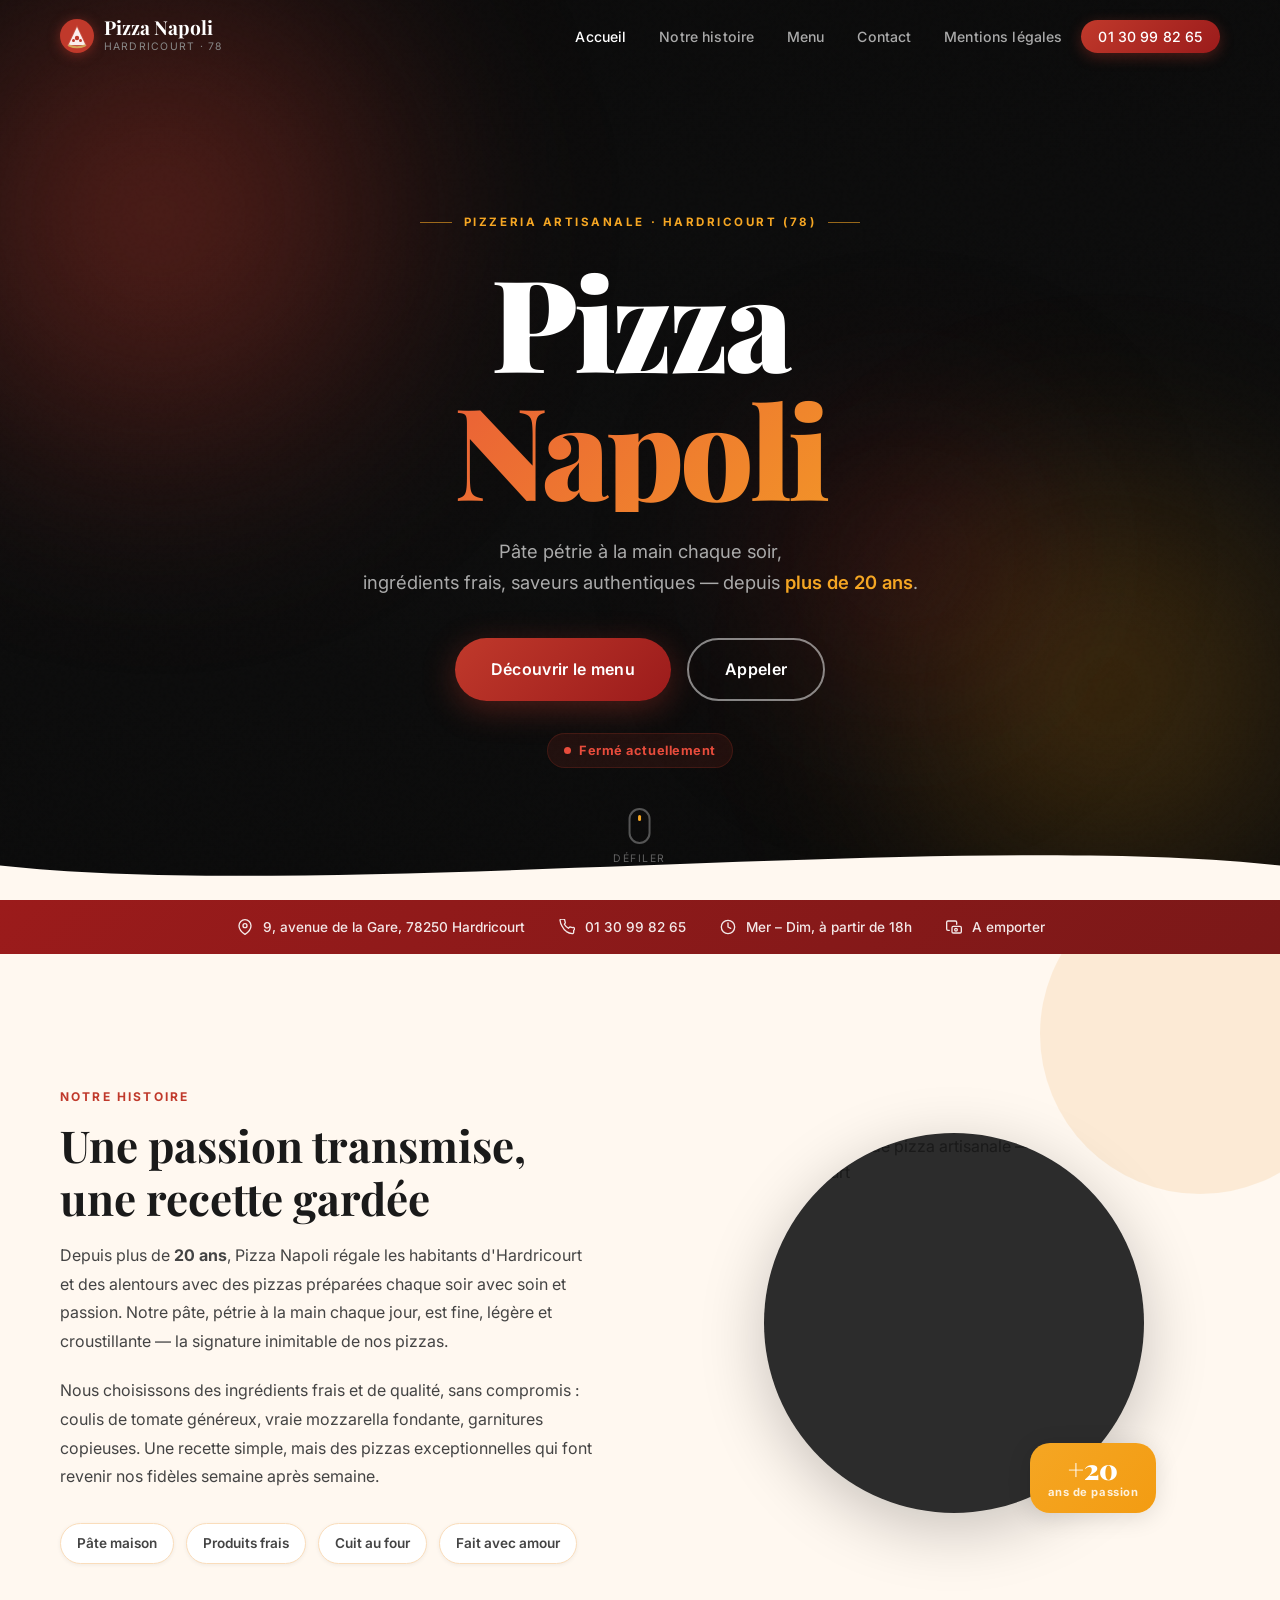
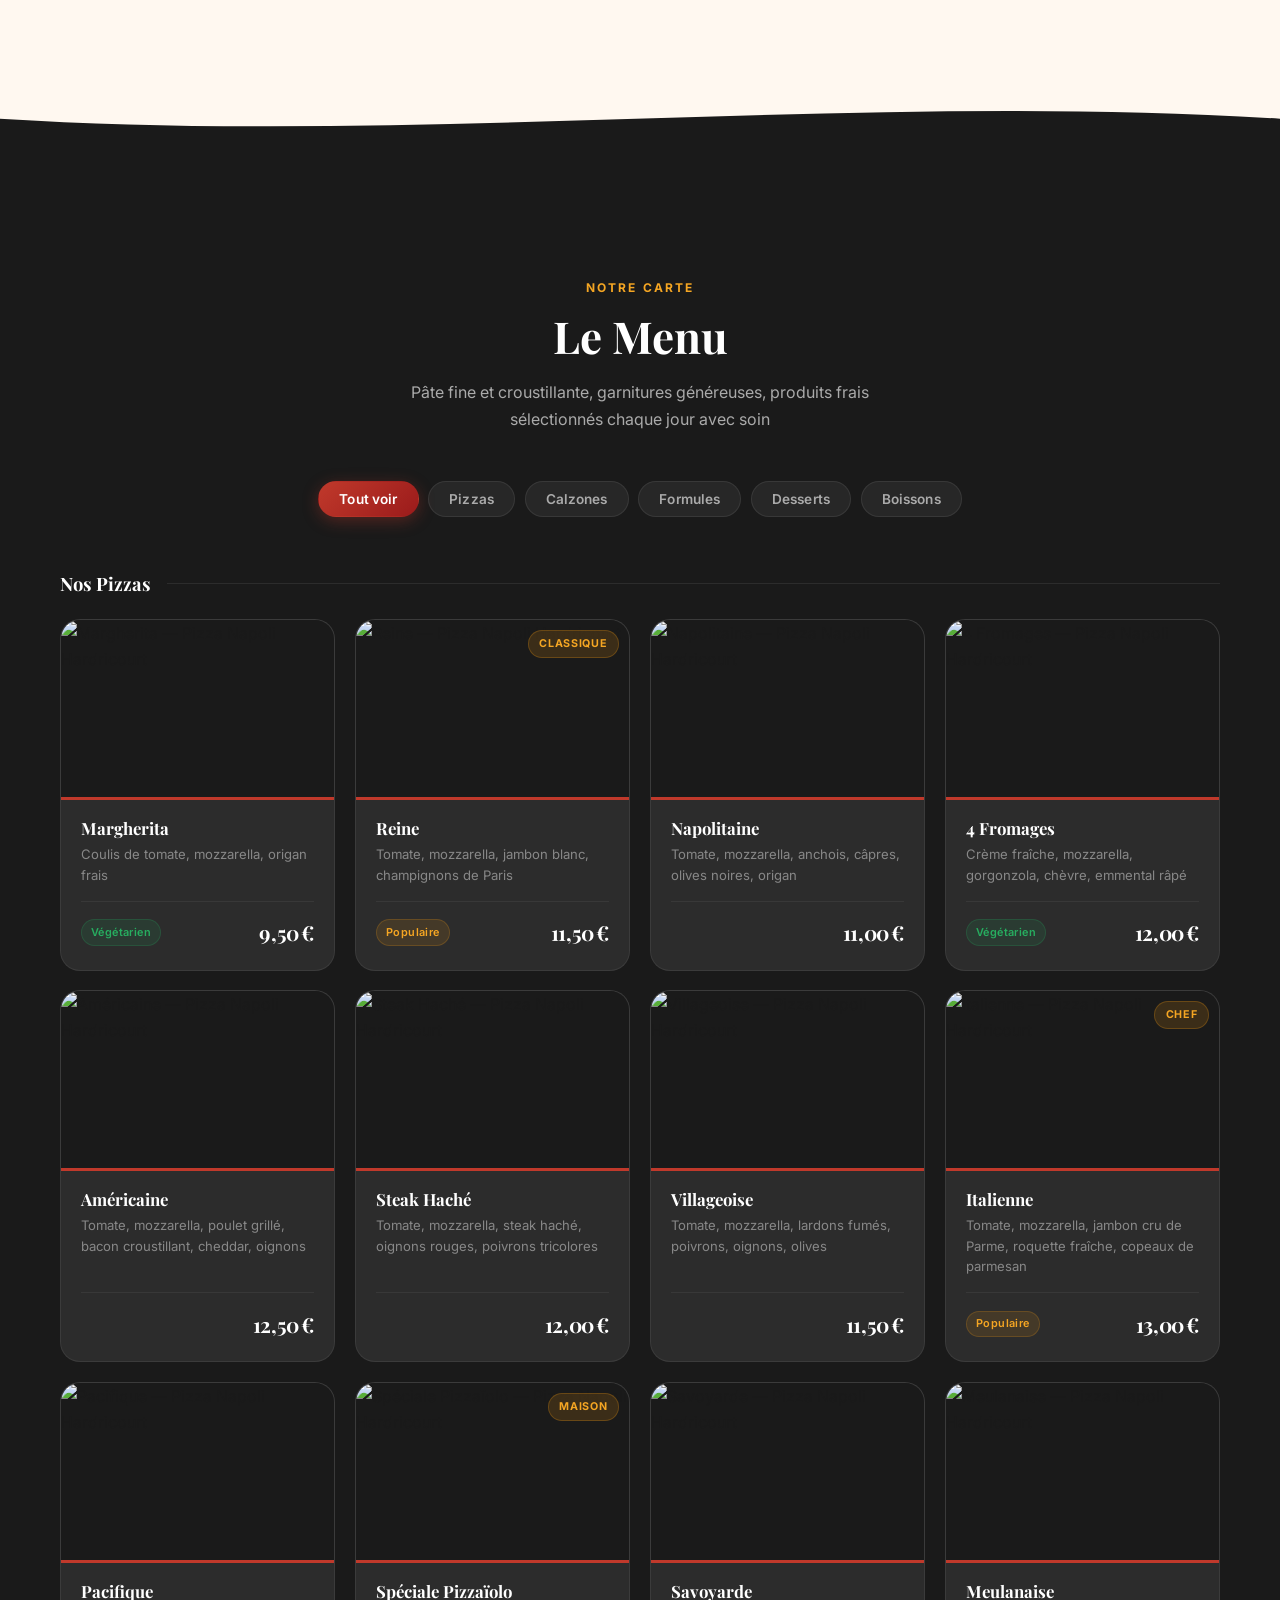
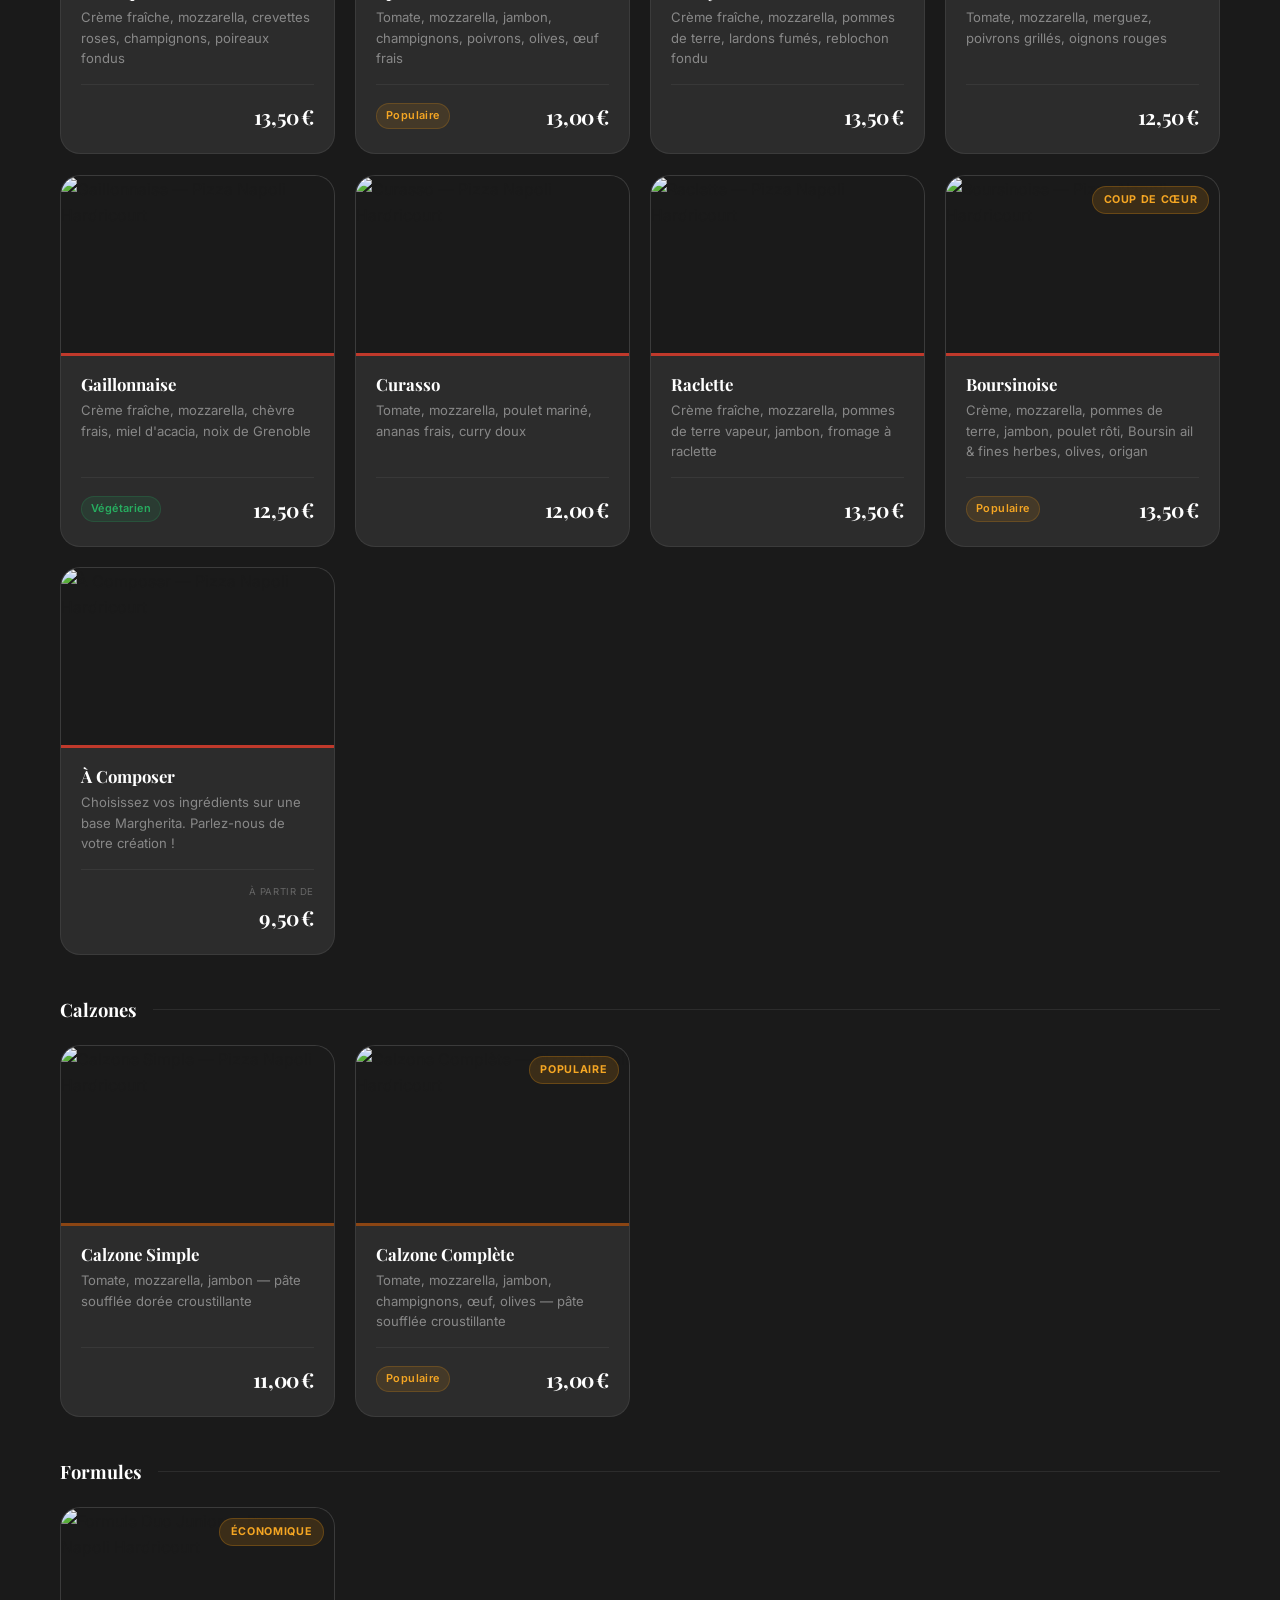
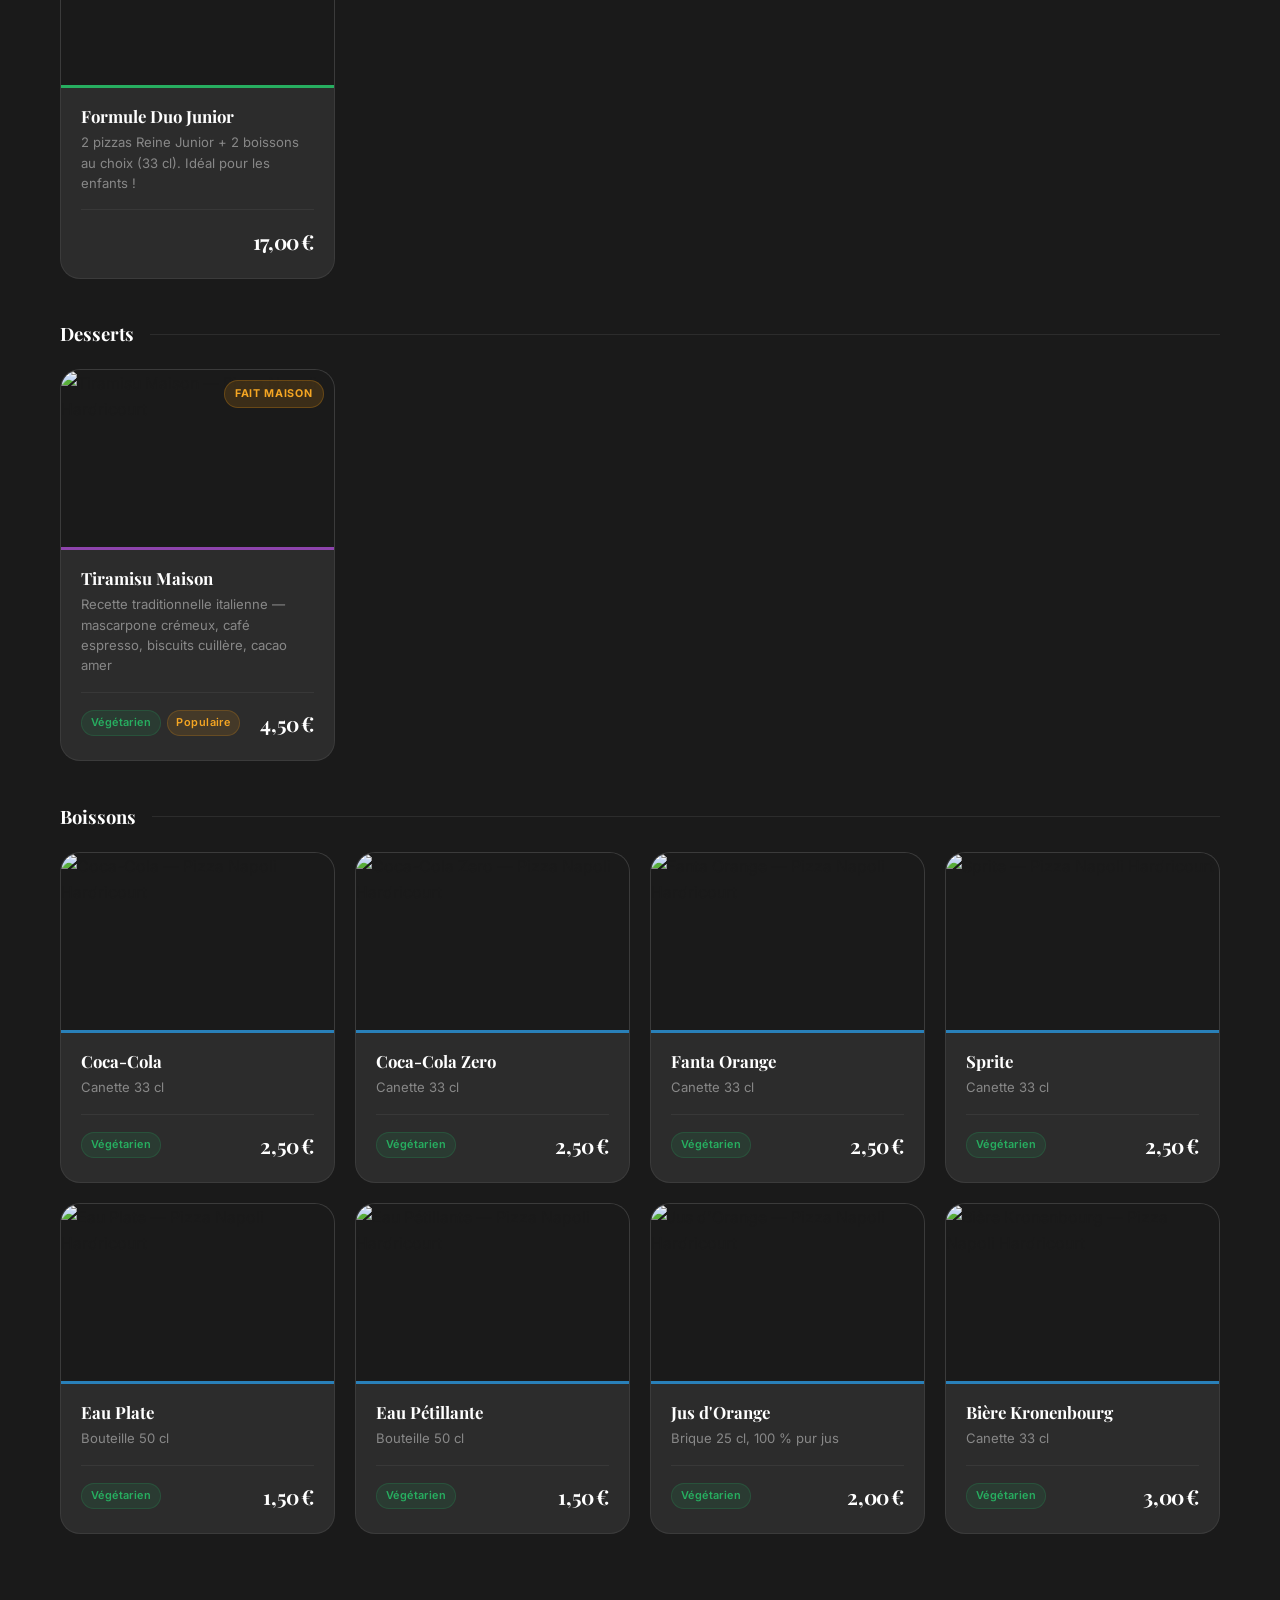
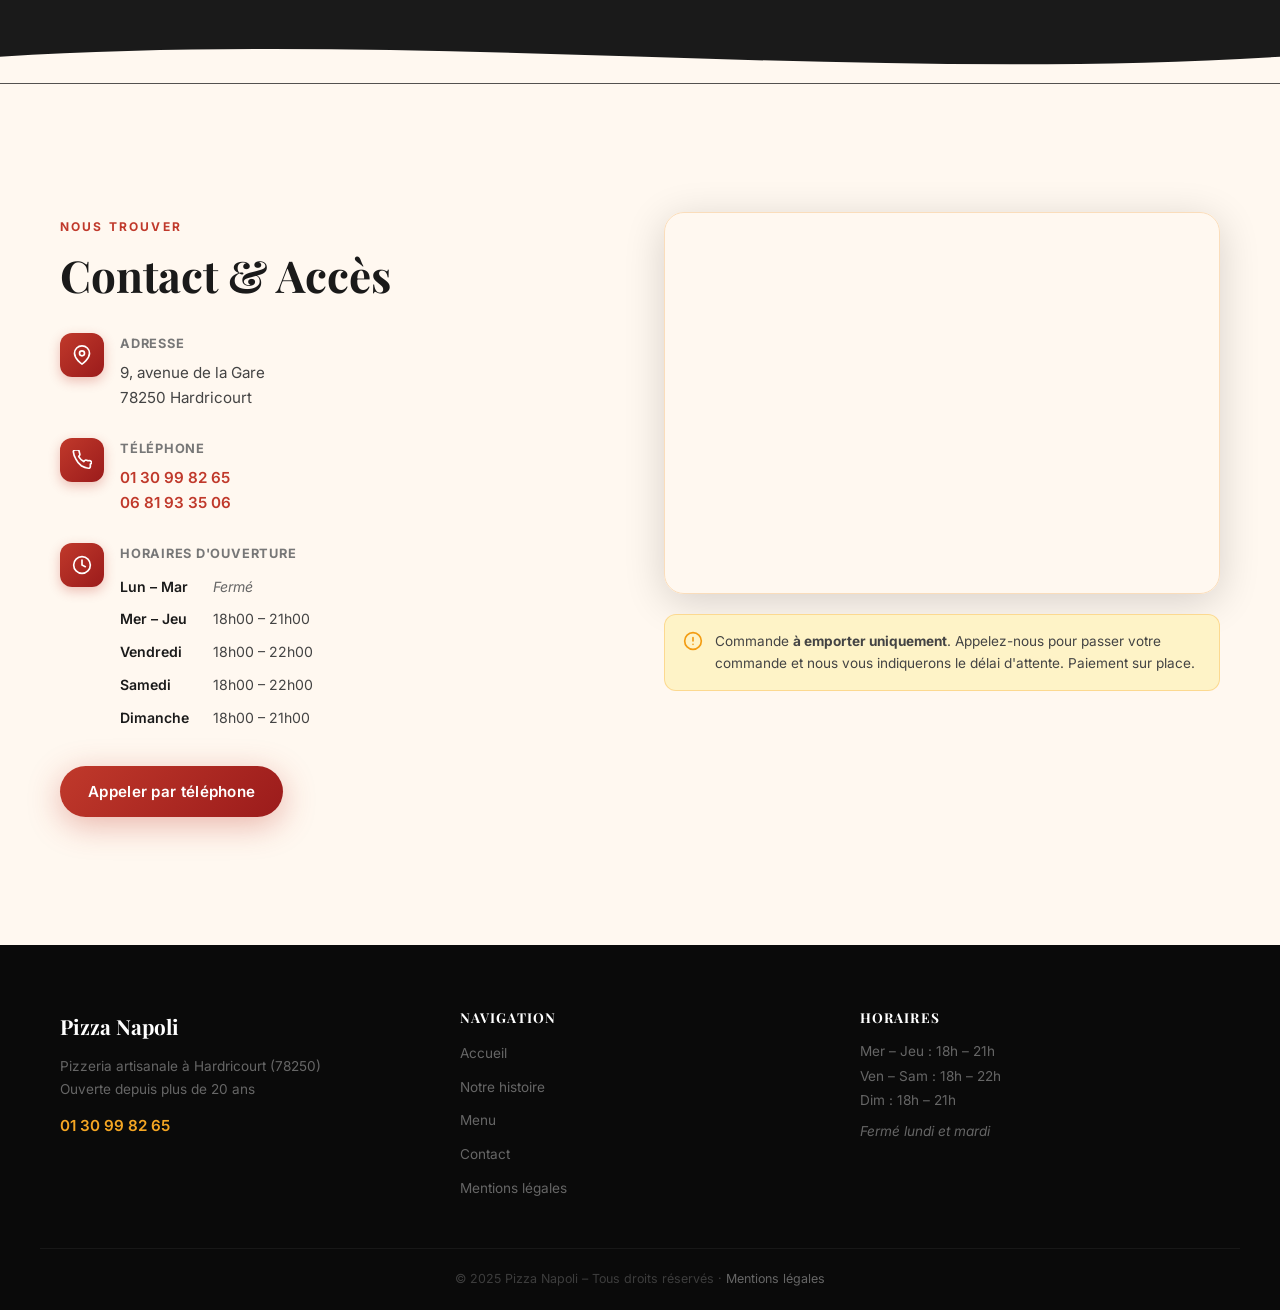
==== commit 280788b6: "Add retractable nav on scroll + back-to-top button - Header hides on scroll down, reappears on scrol" ====
--- a/index.html
+++ b/index.html
@@ -118,7 +118,7 @@
       <a href="#menu"    class="nav__link">Menu</a>
       <a href="#contact" class="nav__link">Contact &amp; Horaires</a>
       <a href="mentions-legales.html" class="nav__link">Mentions légales</a>
-      <a href="tel:0130998265" class="nav__link nav__link--cta">Commander : 01 30 99 82 65</a>
+      <a href="tel:0130998265" class="nav__link nav__link--cta">Appeler : 01 30 99 82 65</a>
     </nav>
   </header>
 
@@ -150,7 +150,7 @@
 
       <div class="hero__cta">
         <a href="#menu" class="btn btn--primary btn--lg">Découvrir le menu</a>
-        <a href="tel:0130998265" class="btn btn--outline btn--lg">Commander</a>
+        <a href="tel:0130998265" class="btn btn--outline btn--lg">Appeler</a>
       </div>
 
       <div style="margin-top:2rem; opacity:0; animation: fadeIn 1s ease 1.1s forwards;">
@@ -367,7 +367,7 @@
 
         </div>
 
-        <a href="tel:0130998265" class="btn btn--primary">Commander par téléphone</a>
+        <a href="tel:0130998265" class="btn btn--primary">Appeler par téléphone</a>
       </div>
 
       <!-- Map + Note -->
@@ -480,6 +480,13 @@
     .open-badge--closed::before { background: var(--red-500); }
   </style>
 
+  <!-- Bouton retour en haut -->
+  <button id="backToTop" aria-label="Retour en haut de page" title="Retour en haut">
+    <svg width="20" height="20" viewBox="0 0 24 24" fill="none" stroke="currentColor" stroke-width="2.5" stroke-linecap="round" stroke-linejoin="round" aria-hidden="true">
+      <polyline points="18 15 12 9 6 15"/>
+    </svg>
+  </button>
+
   <!-- Script -->
   <script src="js/app.js"></script>
 </body>
--- a/css/style.css
+++ b/css/style.css
@@ -228,6 +228,9 @@
   -webkit-backdrop-filter: blur(20px);
   box-shadow: 0 2px 24px rgba(0,0,0,0.35);
 }
+.header--hidden {
+  transform: translateY(-100%);
+}
 
 .nav {
   height: 100%;
@@ -1215,7 +1218,52 @@
 .stagger-children.visible > *:nth-child(4) { transition-delay: 0.26s; opacity: 1; transform: none; }
 
 /* ============================================================
-   15. RESPONSIVE — TABLET (640px+)
+   15. BACK TO TOP
+   ============================================================ */
+#backToTop {
+  position: fixed;
+  bottom: 2rem;
+  right: 2rem;
+  z-index: 900;
+  width: 52px;
+  height: 52px;
+  border-radius: var(--radius-full);
+  background: linear-gradient(135deg, var(--red-600), var(--red-700));
+  color: var(--white);
+  display: flex;
+  align-items: center;
+  justify-content: center;
+  box-shadow: var(--shadow-red);
+  opacity: 0;
+  transform: translateY(16px) scale(0.85);
+  transition: opacity 0.3s var(--ease), transform 0.3s var(--ease),
+              box-shadow 0.3s var(--ease);
+  pointer-events: none;
+}
+#backToTop.visible {
+  opacity: 1;
+  transform: translateY(0) scale(1);
+  pointer-events: auto;
+}
+#backToTop:hover {
+  transform: translateY(-3px) scale(1.08);
+  box-shadow: 0 12px 36px rgba(192,57,43,0.55);
+}
+#backToTop:active {
+  transform: scale(0.94);
+  transition-duration: 0.1s;
+}
+@media (max-width: 640px) {
+  #backToTop {
+    bottom: 1.25rem;
+    right: 1.25rem;
+    width: 46px;
+    height: 46px;
+  }
+}
+
+/* ============================================================
+   16. RESPONSIVE — TABLET (640px+)
    ============================================================ */
 @media (min-width: 640px) {
   .menu-grid {
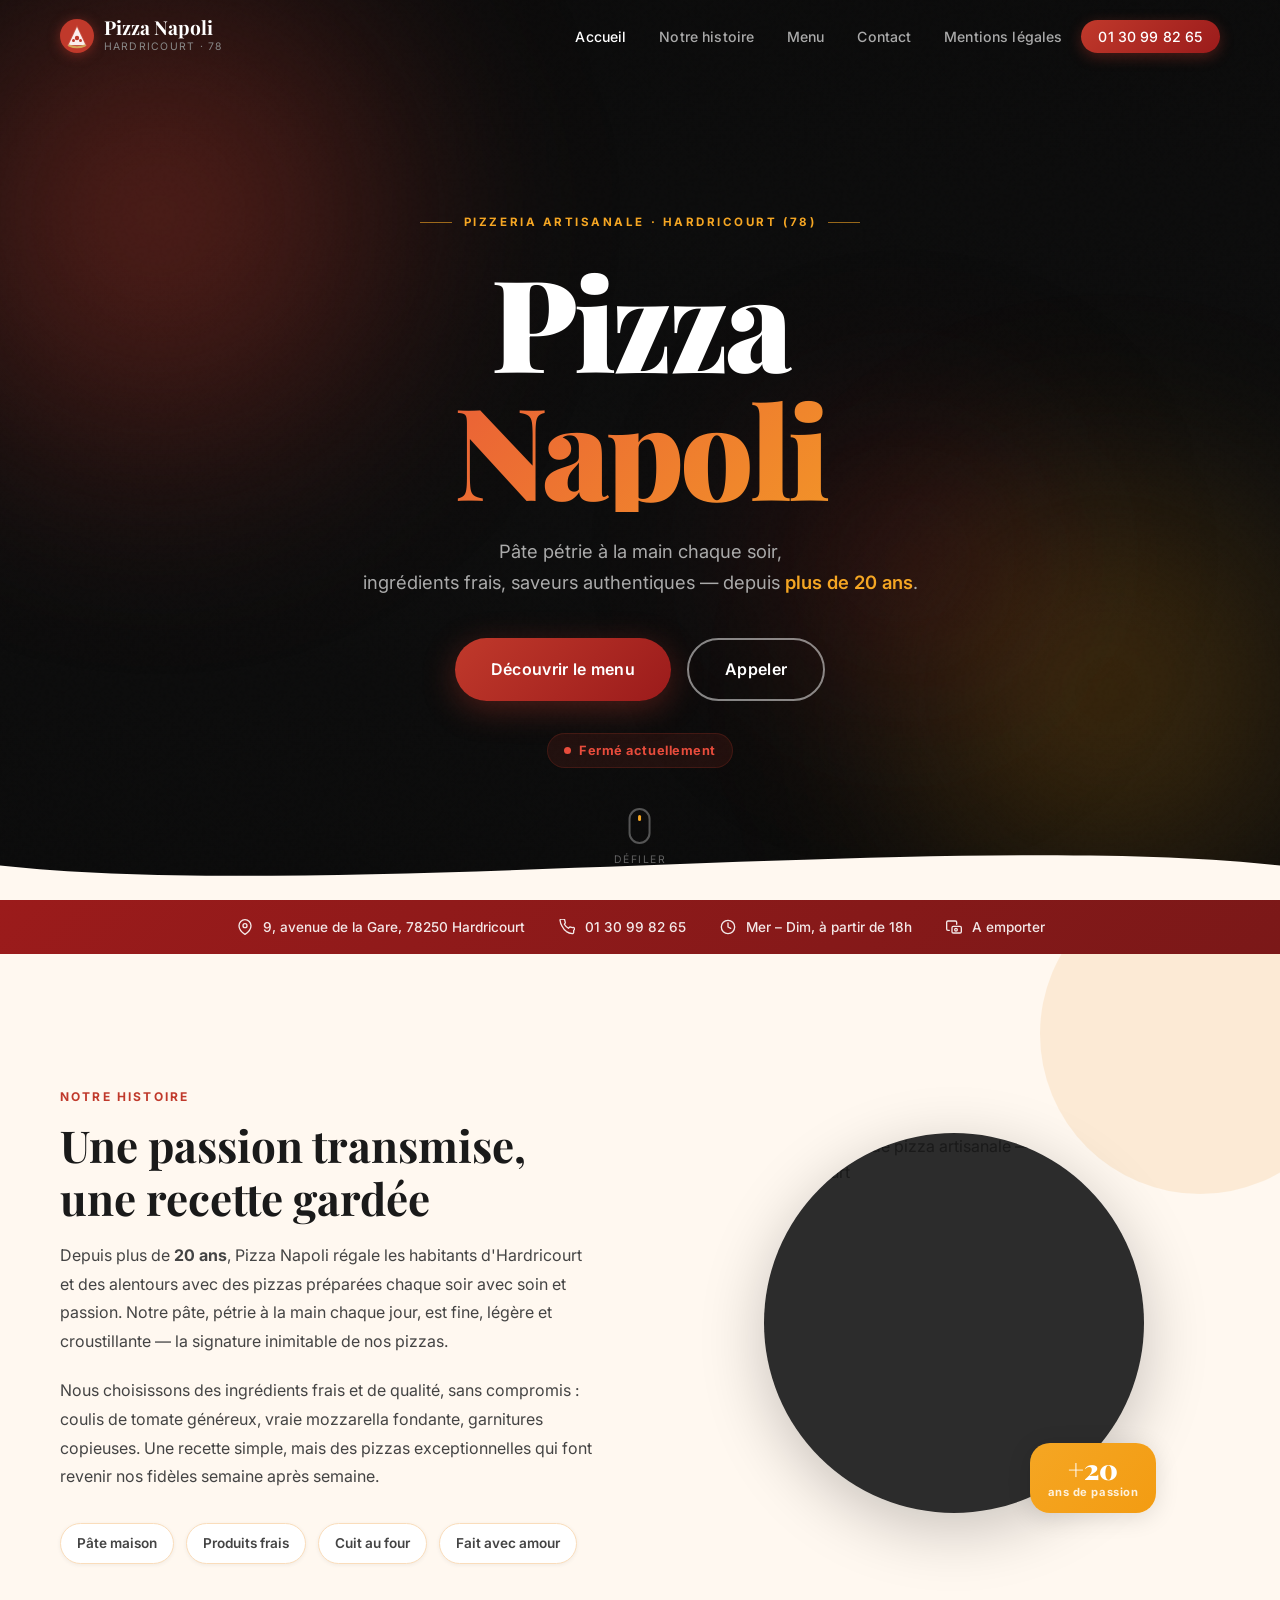
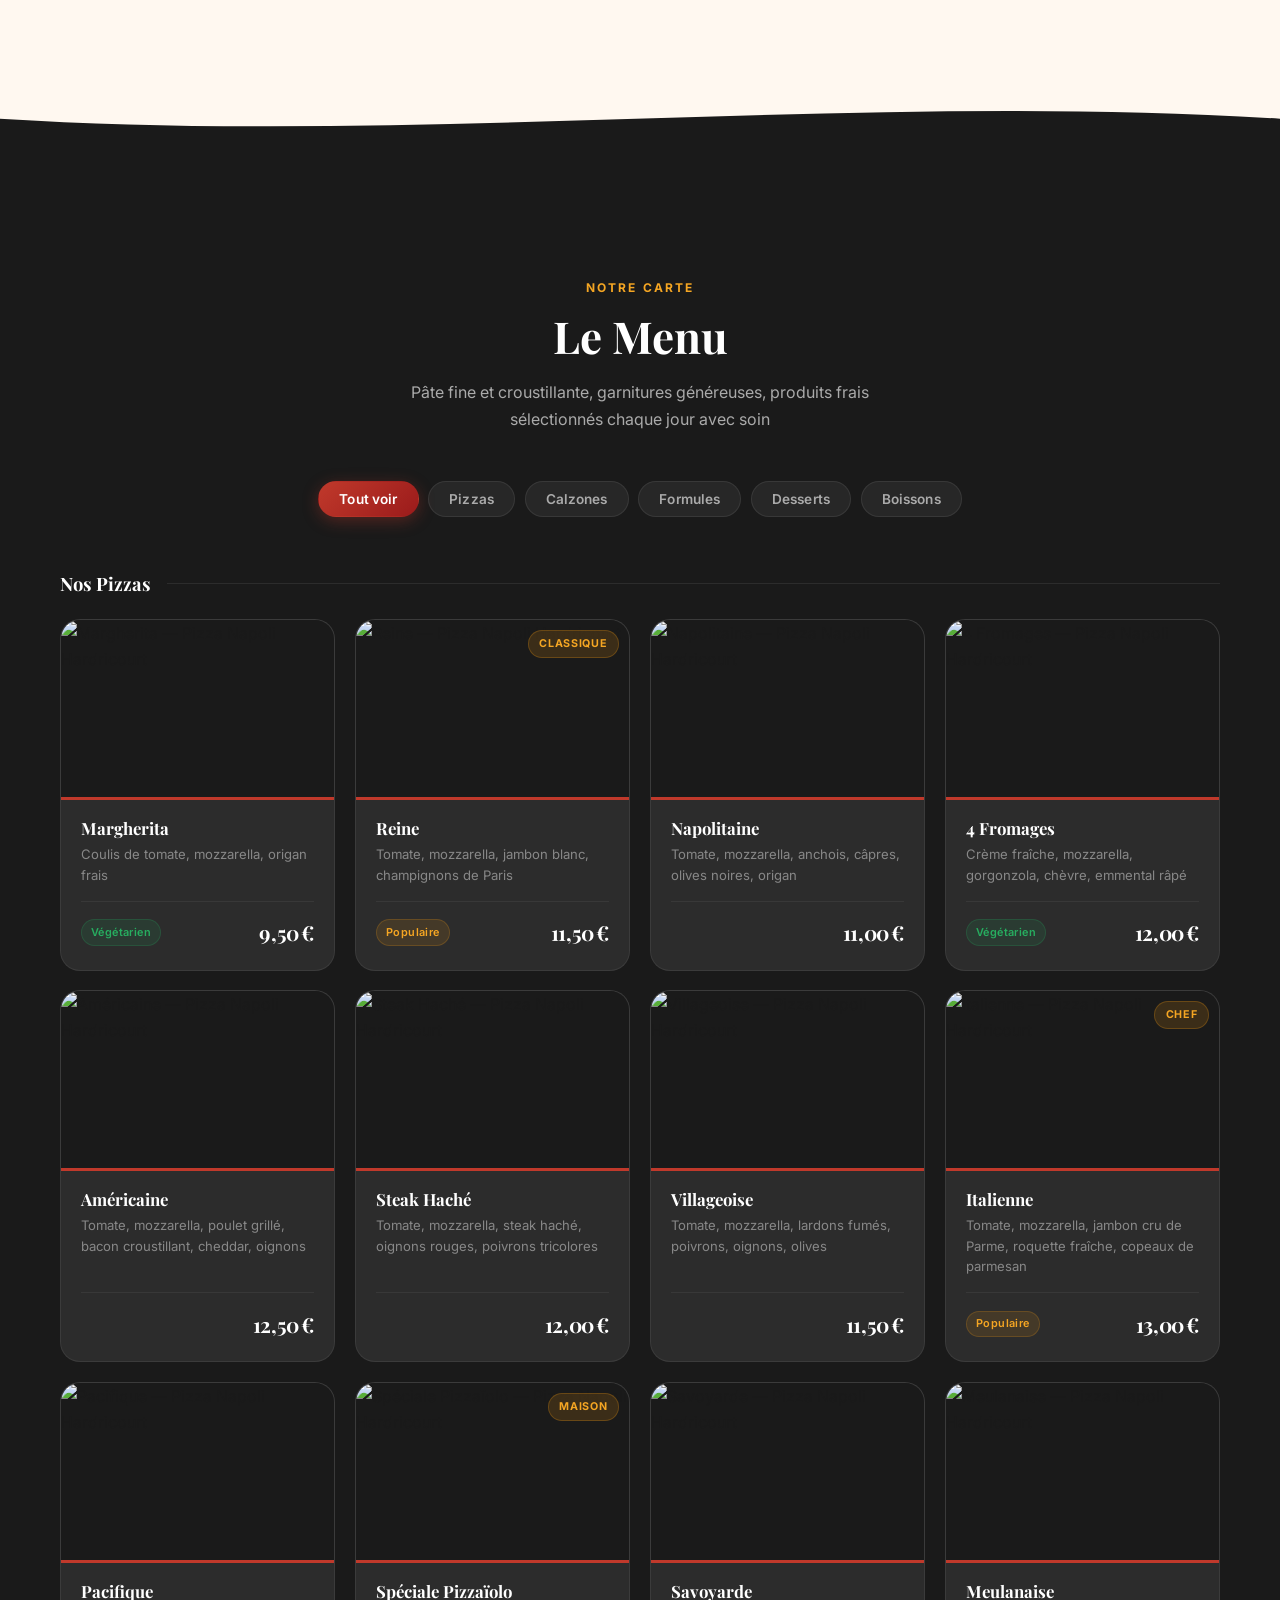
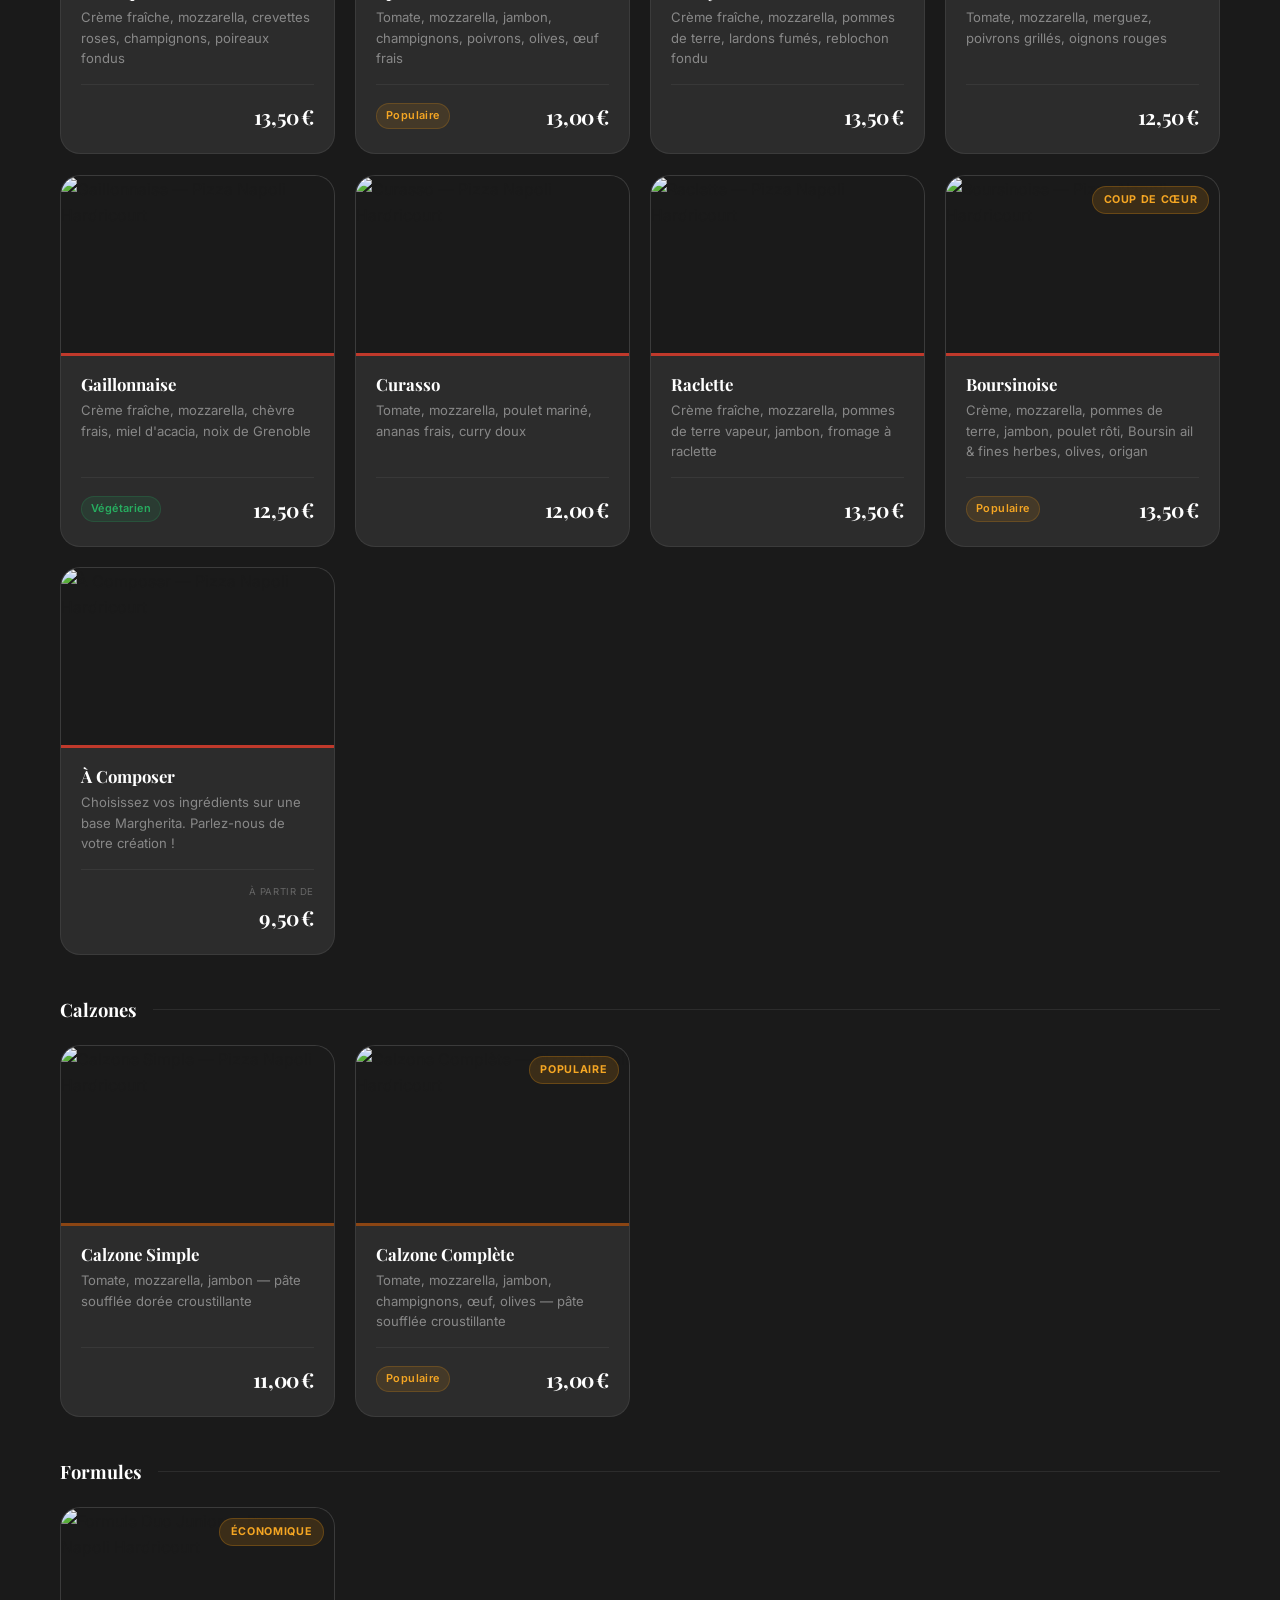
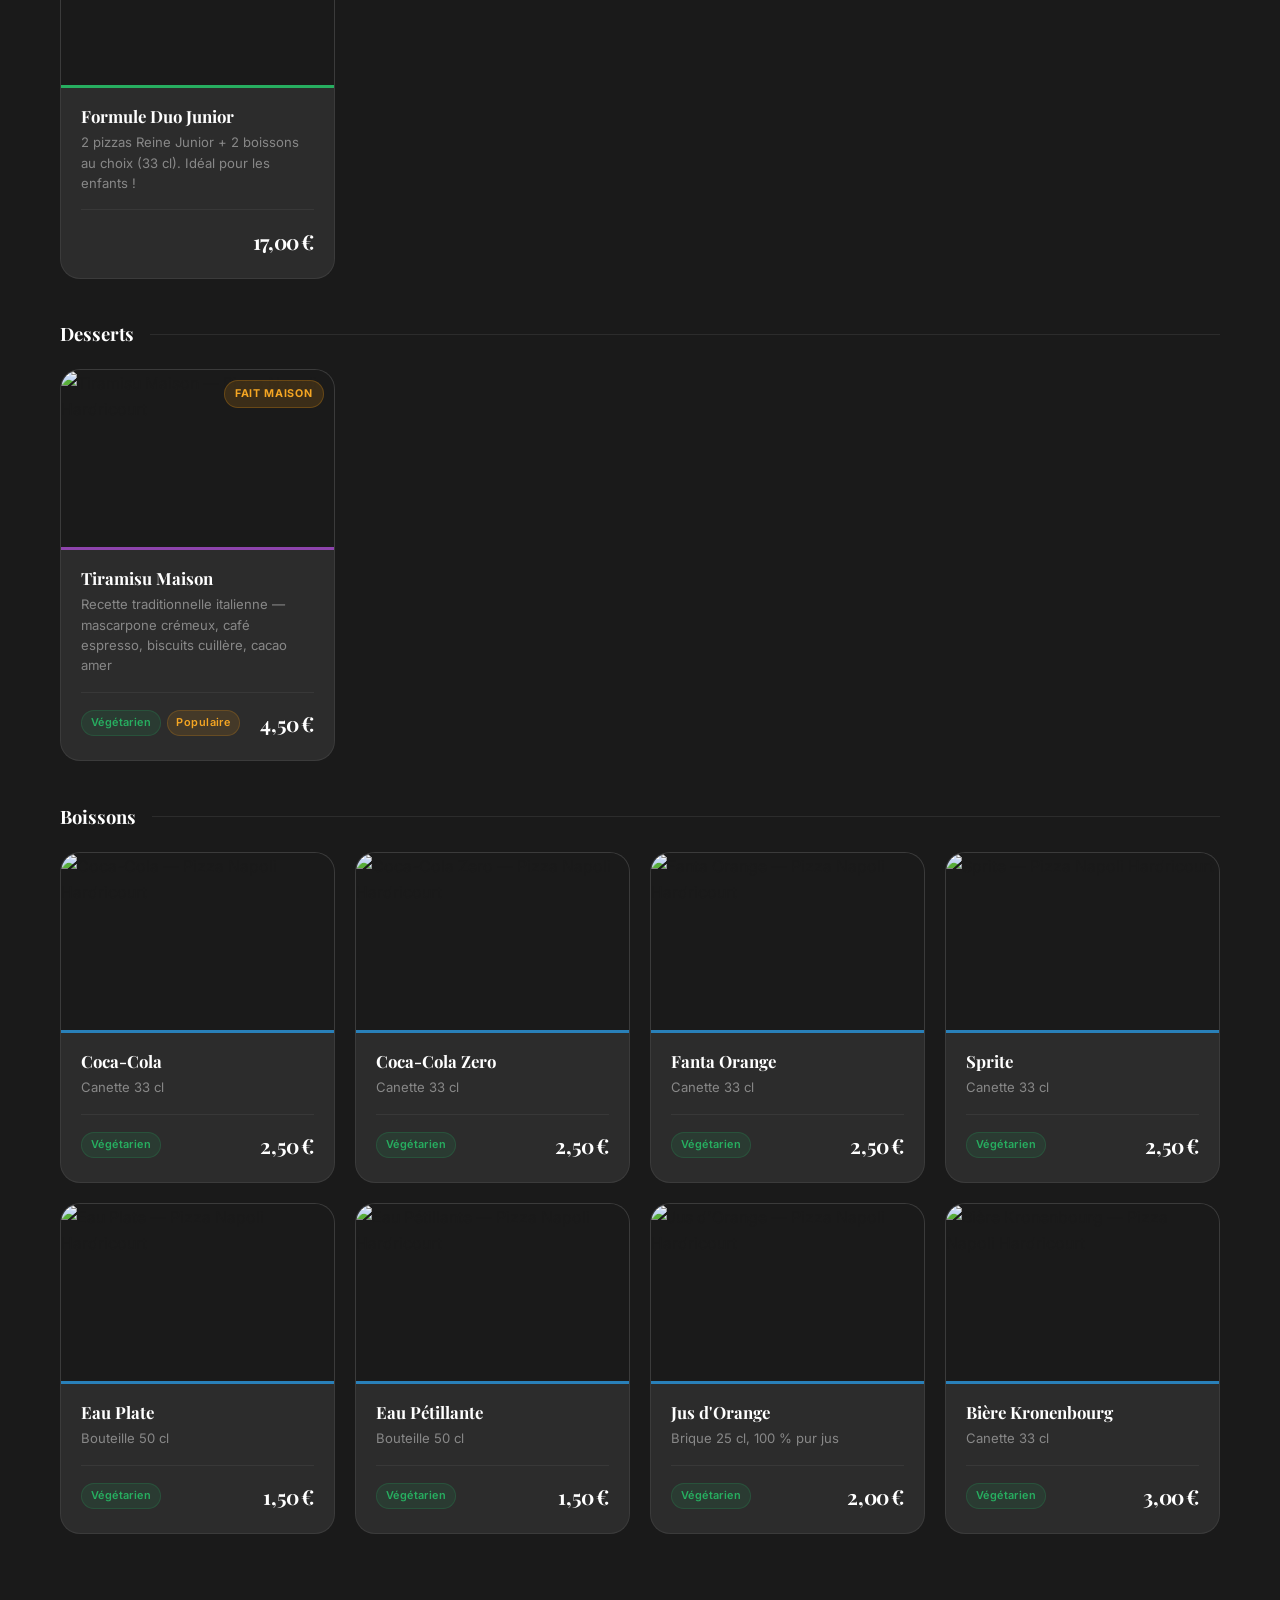
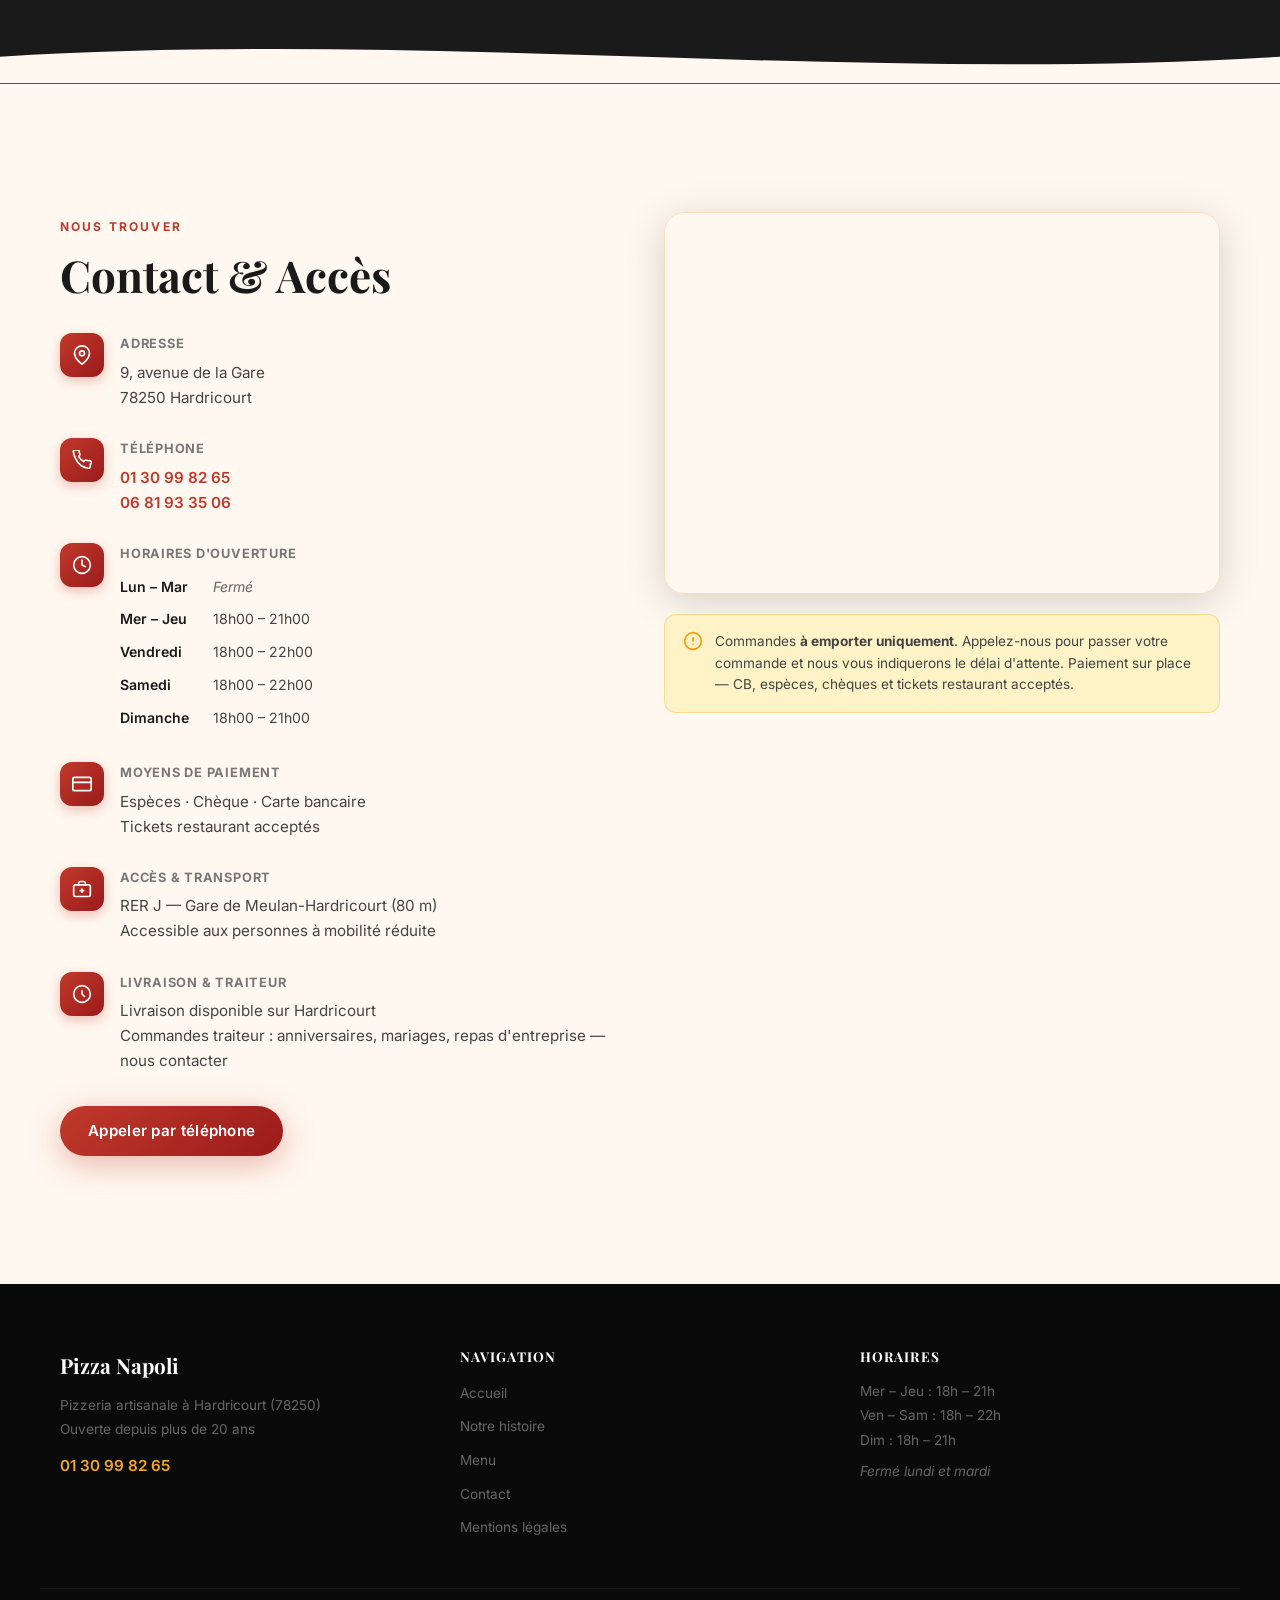
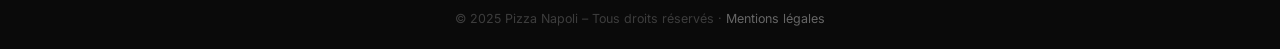
==== commit 3a69c6df: "Add real legal data + complete contact section - mentions-legales.html: SARL RINASCIMENTO, RCS Versa" ====
--- a/index.html
+++ b/index.html
@@ -365,6 +365,46 @@
             </div>
           </div>
 
+
+          <!-- Paiement -->
+          <div class="contact__detail">
+            <div class="contact__detail-icon" aria-hidden="true">
+              <svg width="20" height="20" viewBox="0 0 24 24" fill="none" stroke="white" stroke-width="2" stroke-linecap="round" stroke-linejoin="round">
+                <rect x="1" y="4" width="22" height="16" rx="2" ry="2"/><line x1="1" y1="10" x2="23" y2="10"/>
+              </svg>
+            </div>
+            <div>
+              <strong>Moyens de paiement</strong>
+              <p>Espèces · Chèque · Carte bancaire<br>Tickets restaurant acceptés</p>
+            </div>
+          </div>
+
+          <!-- Accès & Transport -->
+          <div class="contact__detail">
+            <div class="contact__detail-icon" aria-hidden="true">
+              <svg width="20" height="20" viewBox="0 0 24 24" fill="none" stroke="white" stroke-width="2" stroke-linecap="round" stroke-linejoin="round">
+                <rect x="2" y="7" width="20" height="14" rx="2"/><path d="M16 7V5a2 2 0 0 0-2-2h-4a2 2 0 0 0-2 2v2"/><line x1="12" y1="12" x2="12" y2="16"/><line x1="10" y1="14" x2="14" y2="14"/>
+              </svg>
+            </div>
+            <div>
+              <strong>Accès &amp; Transport</strong>
+              <p>RER J — Gare de Meulan-Hardricourt (80 m)<br>Accessible aux personnes à mobilité réduite</p>
+            </div>
+          </div>
+
+          <!-- Livraison & Traiteur -->
+          <div class="contact__detail">
+            <div class="contact__detail-icon" aria-hidden="true">
+              <svg width="20" height="20" viewBox="0 0 24 24" fill="none" stroke="white" stroke-width="2" stroke-linecap="round" stroke-linejoin="round">
+                <circle cx="12" cy="12" r="10"/><path d="M12 8v4l3 3"/>
+              </svg>
+            </div>
+            <div>
+              <strong>Livraison &amp; Traiteur</strong>
+              <p>Livraison disponible sur Hardricourt<br>Commandes traiteur : anniversaires, mariages, repas d'entreprise — nous contacter</p>
+            </div>
+          </div>
+
         </div>
 
         <a href="tel:0130998265" class="btn btn--primary">Appeler par téléphone</a>
@@ -390,7 +430,7 @@
             <circle cx="12" cy="12" r="10"/><line x1="12" y1="8" x2="12" y2="12"/><line x1="12" y1="16" x2="12.01" y2="16"/>
           </svg>
           <p>
-            Commande <strong>à emporter uniquement</strong>. Appelez-nous pour passer votre commande et nous vous indiquerons le délai d'attente. Paiement sur place.
+            Commandes <strong>à emporter uniquement</strong>. Appelez-nous pour passer votre commande et nous vous indiquerons le délai d'attente. Paiement sur place — CB, espèces, chèques et tickets restaurant acceptés.
           </p>
         </div>
       </div>
@@ -444,9 +484,6 @@
       </div>
     </div>
   </footer>
-
-  <!-- Back to top -->
-  <button class="back-to-top" id="backToTop" aria-label="Retour en haut de page">&#8593;</button>
 
   <!-- Open badge styles -->
   <style>
